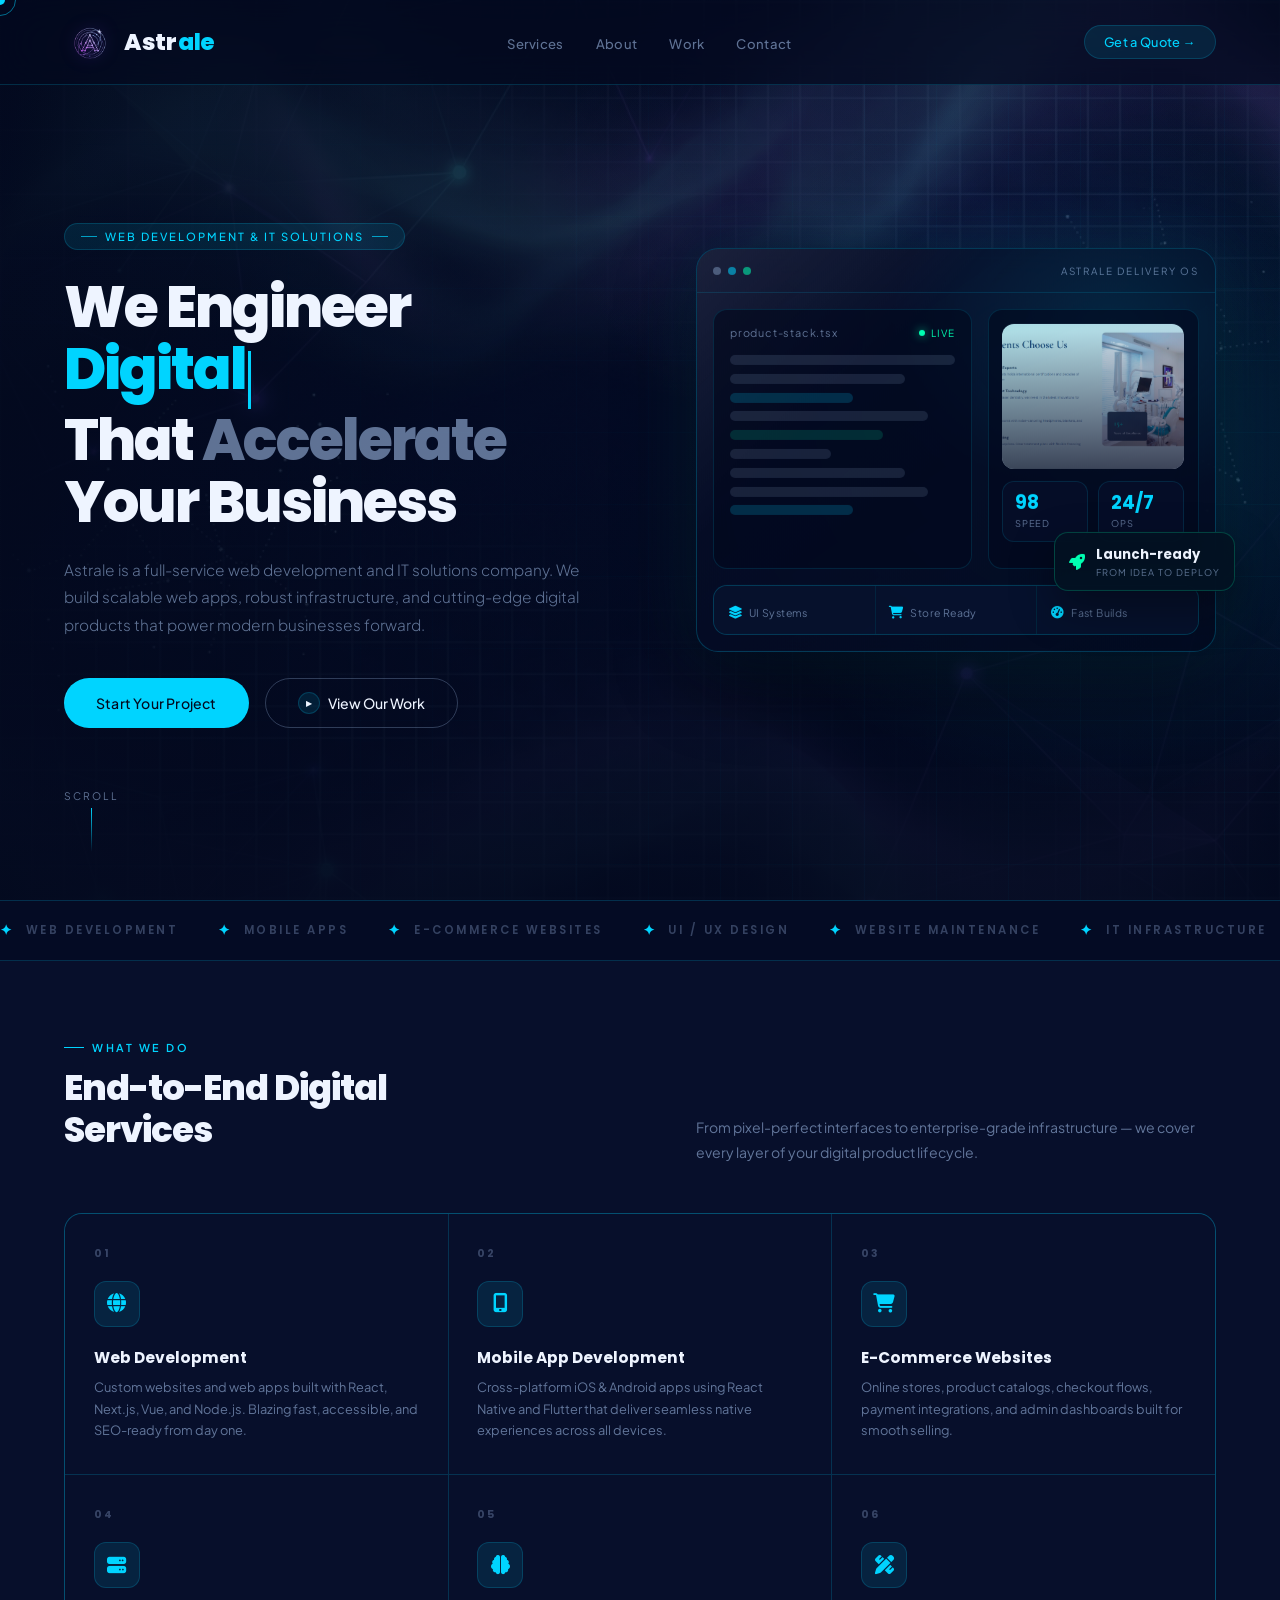
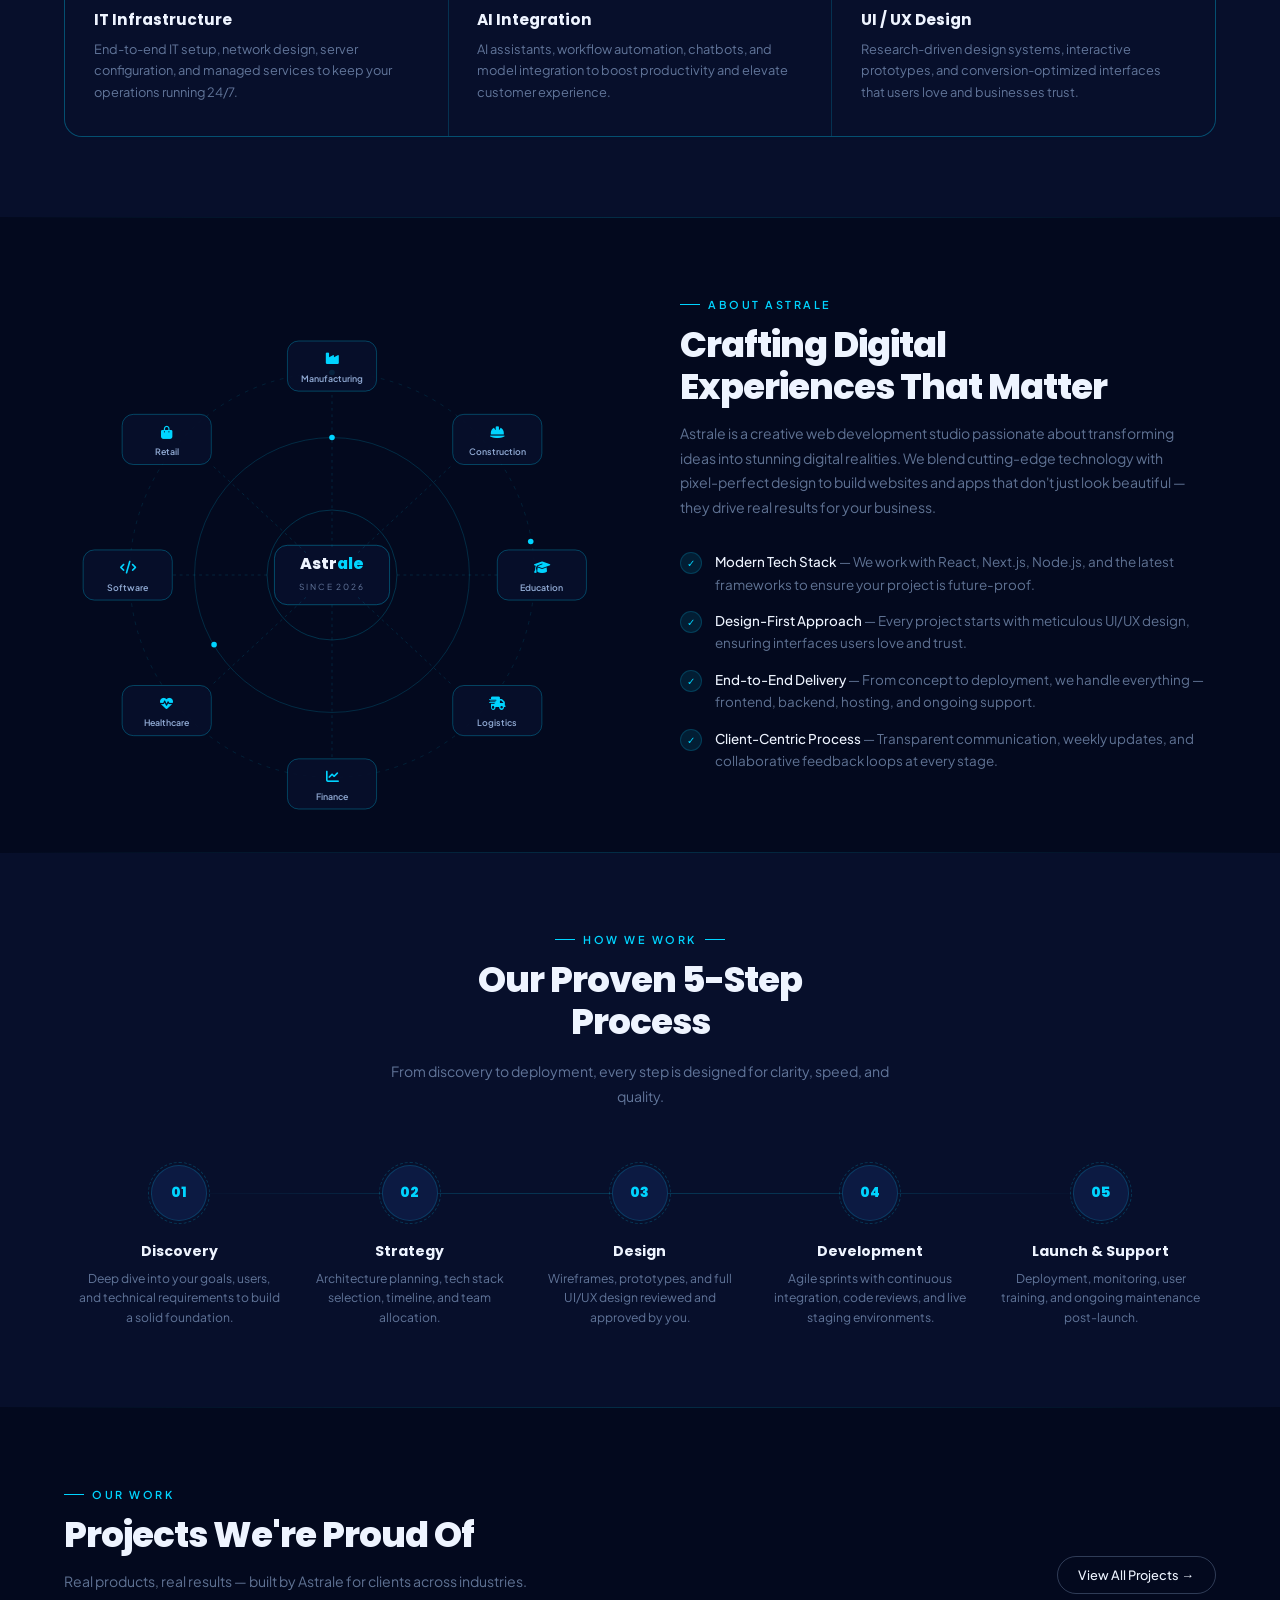
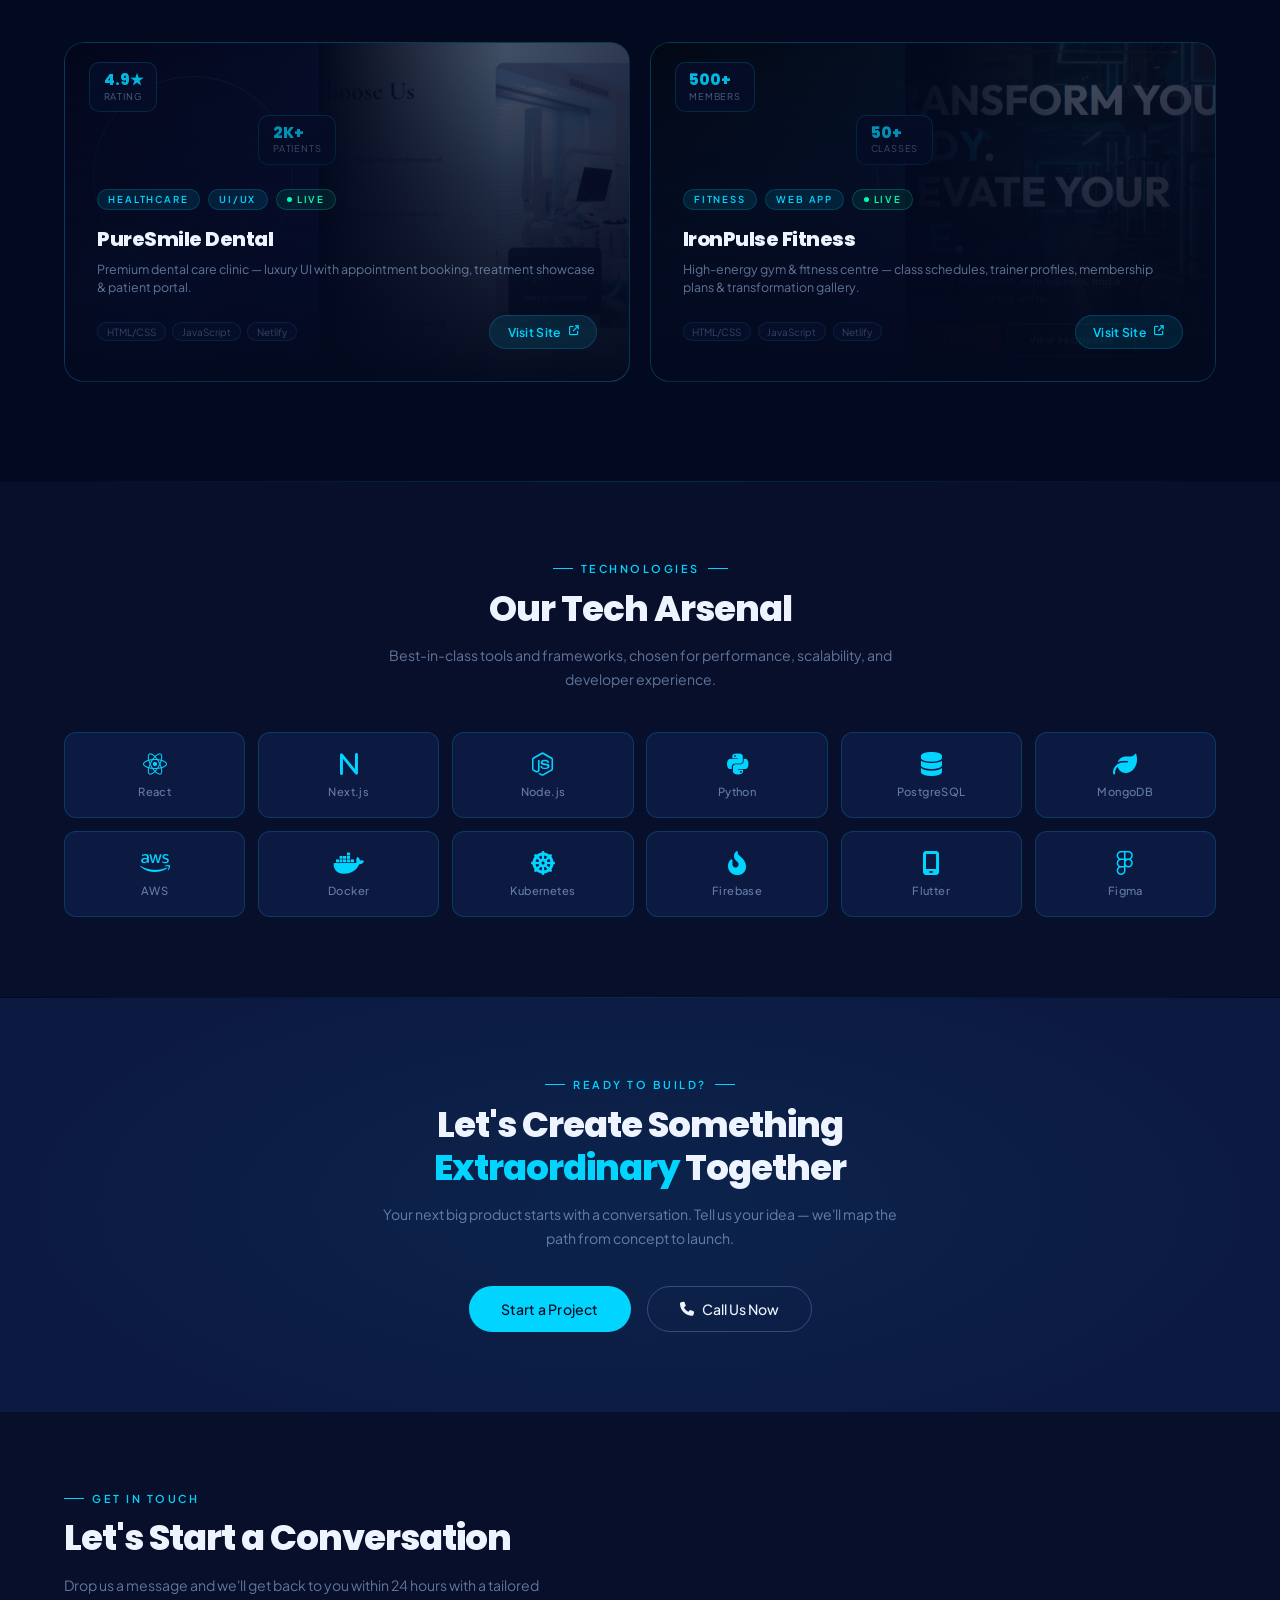
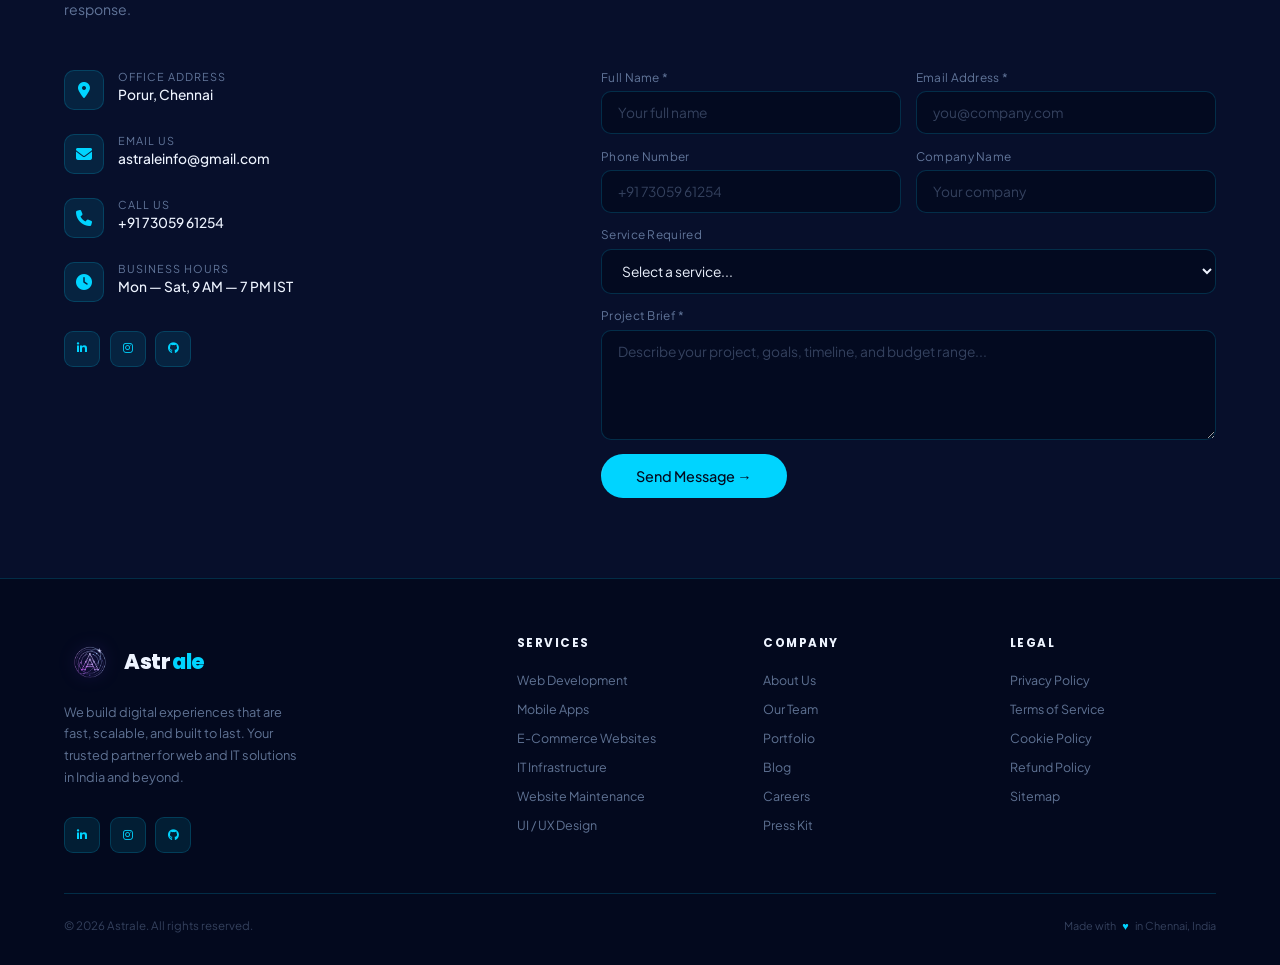
==== index.html @ c0a1b7e4 "file name change" ====
<!DOCTYPE html>
<html lang="en">
<head>
<meta charset="UTF-8">
<meta name="viewport" content="width=device-width, initial-scale=1.0">
<title>Astrale – Web Development & IT Solutions Company</title>
<meta name="description" content="Astrale is a premier web development and IT solutions company in Chennai, India. We build fast, scalable, and secure React, Next.js, and custom software solutions.">
<meta name="keywords" content="web development company, IT solutions, custom software engineering, React development, Next.js developer, Chennai software agency, mobile app developers, UI UX design services, Astrale">
<meta name="author" content="Astrale">
<meta name="robots" content="index, follow">
<link rel="canonical" href="https://astrale.in/">

<!-- Open Graph / Facebook -->
<meta property="og:type" content="website">
<meta property="og:url" content="https://astrale.in/">
<meta property="og:title" content="Astrale – Web Development & IT Solutions">
<meta property="og:description" content="We engineer premium digital solutions that accelerate your business. Specialists in web development, mobile apps, and IT infrastructure.">
<meta property="og:image" content="https://astrale.in/asset/images/logo.png">

<!-- Twitter -->
<meta property="twitter:card" content="summary_large_image">
<meta property="twitter:url" content="https://astrale.in/">
<meta property="twitter:title" content="Astrale – Web Development & IT Solutions">
<meta property="twitter:description" content="We engineer premium digital solutions that accelerate your business. Specialists in web development, mobile apps, and IT infrastructure.">
<meta property="twitter:image" content="https://astrale.in/asset/images/logo.png">

<!-- Favicon -->
<link rel="icon" type="image/png" href="asset/images/logo.png">

<link href="asset/css/google-fonts.css" rel="stylesheet">
<link rel="stylesheet" href="asset/css/fontawesome.min.css"/>
<style>
*,*::before,*::after{margin:0;padding:0;box-sizing:border-box;}

:root{
  --navy:#03091E;
  --navy-2:#070F2B;
  --navy-3:#0C1A42;
  --navy-4:#112057;
  --cyan:#00D4FF;
  --cyan-2:#00B8E6;
  --cyan-dim:rgba(0,212,255,0.10);
  --cyan-border:rgba(0,212,255,0.18);
  --white:#EEF4FF;
  --muted:rgba(180,210,255,0.52);
  --muted2:rgba(180,210,255,0.28);
  --green:#00FFB2;
  --violet:#7C3AED;
  --violet-dim:rgba(124,58,237,0.15);
  --font-head:'Poppins',sans-serif;
  --font-body:'Plus Jakarta Sans',sans-serif;
}

html{scroll-behavior:smooth;overflow-x:hidden;}
body{font-family:var(--font-body);background:var(--navy);color:var(--white);overflow-x:hidden;}

@media(pointer:fine){
  body{cursor:none;}
  #cursor{position:fixed;width:10px;height:10px;background:var(--cyan);border-radius:50%;pointer-events:none;z-index:9999;transform:translate(-50%,-50%);transition:width .2s,height .2s;mix-blend-mode:screen;}
  #cursor-ring{position:fixed;width:32px;height:32px;border:1.5px solid rgba(0,212,255,0.5);border-radius:50%;pointer-events:none;z-index:9998;transform:translate(-50%,-50%);transition:width .2s,height .2s;}
  body:has(a:hover) #cursor,body:has(button:hover) #cursor{width:18px;height:18px;}
  body:has(a:hover) #cursor-ring,body:has(button:hover) #cursor-ring{width:50px;height:50px;}
}
@media(pointer:coarse){#cursor,#cursor-ring{display:none;}}

::-webkit-scrollbar{width:3px;}
::-webkit-scrollbar-track{background:var(--navy);}
::-webkit-scrollbar-thumb{background:var(--cyan-border);border-radius:4px;}
  /* === NAV === */

        
nav{
  position:fixed;top:0;left:0;right:0;z-index:500;
  display:flex;align-items:center;justify-content:space-between;
  padding:1rem 4rem;
  background:rgba(3,9,30,0.7);
  backdrop-filter:blur(20px);
  border-bottom:1px solid var(--cyan-border);
  transition:padding .3s,background .3s;
}
nav.scrolled{padding:.7rem 4rem;background:rgba(3,9,30,0.97);}

.logo{font-family:var(--font-head);font-size:1.45rem;font-weight:800;letter-spacing:-0.5px;color:var(--white);text-decoration:none;display:flex;align-items:center;gap:.5rem;}
.logo-img{width:52px;height:52px;object-fit:contain;filter:drop-shadow(0 0 8px rgba(124,58,237,0.6));transition:filter .3s;}
.logo:hover .logo-img{filter:drop-shadow(0 0 14px rgba(124,58,237,0.9));}
.logo-text{display:flex;align-items:center;gap:.15rem;}
.logo-dot{width:7px;height:7px;background:var(--cyan);border-radius:50%;display:inline-block;animation:logoPulse 2.5s ease-in-out infinite;}
@keyframes logoPulse{0%,100%{transform:scale(1);opacity:1;}50%{transform:scale(1.6);opacity:.5;}}

.nav-links{display:flex;gap:2rem;list-style:none;}
.nav-links a{font-size:.82rem;font-weight:500;color:var(--muted);text-decoration:none;letter-spacing:.3px;position:relative;transition:color .25s;}
.nav-links a::after{content:'';position:absolute;bottom:-4px;left:0;right:0;height:1px;background:var(--cyan);transform:scaleX(0);transform-origin:left;transition:transform .3s ease;}
.nav-links a:hover{color:var(--white);}
.nav-links a:hover::after{transform:scaleX(1);}

.nav-cta{font-family:var(--font-body);font-size:.8rem;font-weight:500;padding:.5rem 1.2rem;background:var(--cyan-dim);color:var(--cyan);border:1px solid var(--cyan-border);border-radius:40px;cursor:pointer;transition:background .25s,border-color .25s,transform .15s;letter-spacing:.3px;}
.nav-cta:hover{background:rgba(0,212,255,.2);border-color:var(--cyan);transform:translateY(-1px);}

.ham{display:none;flex-direction:column;gap:5px;cursor:pointer;padding:4px;background:none;border:none;}
.ham span{display:block;width:22px;height:2px;background:var(--white);border-radius:2px;transition:transform .3s,opacity .3s;}
.ham.open span:nth-child(1){transform:translateY(7px) rotate(45deg);}
.ham.open span:nth-child(2){opacity:0;}
.ham.open span:nth-child(3){transform:translateY(-7px) rotate(-45deg);}

.mobile-nav{
  display:none;position:fixed;top:0;left:0;right:0;bottom:0;z-index:490;
  background:rgba(3,9,30,0.98);backdrop-filter:blur(20px);
  flex-direction:column;align-items:center;justify-content:center;gap:2rem;
  opacity:0;pointer-events:none;transition:opacity .3s;
}
.mobile-nav.open{opacity:1;pointer-events:all;}
.mobile-nav a{font-family:var(--font-head);font-size:1.6rem;font-weight:700;color:var(--muted);text-decoration:none;transition:color .2s;}
.mobile-nav a:hover{color:var(--cyan);}
.mobile-nav .nav-cta{font-size:.9rem;padding:.7rem 2rem;margin-top:.5rem;}
  /* === HERO === */

        
#hero{min-height:100vh;display:flex;flex-direction:column;justify-content:center;padding:8rem 4rem 5rem;position:relative;overflow:hidden;background:linear-gradient(115deg,#03091e 0%,#06133a 52%,#03091e 100%);}
#hero::before{content:'';position:absolute;inset:0;z-index:0;background:linear-gradient(90deg,rgba(3,9,30,.95) 0%,rgba(3,9,30,.72) 43%,rgba(3,9,30,.62) 100%),url('asset/images/section-bg.png') right center/cover no-repeat;opacity:.88;}
#hero::after{content:'';position:absolute;inset:0;z-index:0;background:linear-gradient(180deg,rgba(3,9,30,.25) 0%,rgba(3,9,30,0) 48%,rgba(3,9,30,.82) 100%);pointer-events:none;}
.hero-img-right{position:absolute;right:2rem;bottom:6rem;width:420px;height:auto;z-index:2;border-radius:24px;box-shadow:0 0 60px rgba(0,212,255,.15);opacity:0;animation:fadeUp .8s 1.1s ease forwards;pointer-events:none;}
.hero-img-right img{width:100%;height:auto;border-radius:24px;border:1px solid var(--cyan-border);}

.hero-canvas{position:absolute;inset:0;z-index:1;background:radial-gradient(ellipse 60% 70% at 88% 48%,rgba(0,212,255,.12) 0%,transparent 58%),radial-gradient(ellipse 50% 55% at 74% 20%,rgba(124,58,237,.08) 0%,transparent 62%);}
.hero-grid-bg{position:absolute;inset:0;z-index:1;background-image:linear-gradient(rgba(0,212,255,.035) 1px,transparent 1px),linear-gradient(90deg,rgba(0,212,255,.035) 1px,transparent 1px);background-size:72px 72px;mask-image:linear-gradient(90deg,transparent 0%,rgba(0,0,0,.45) 48%,rgba(0,0,0,.95) 100%);animation:gridDrift 20s ease-in-out infinite alternate;}
@keyframes gridDrift{0%{background-position:0 0;}100%{background-position:30px 30px;}}

.orb{display:none;}
.orb-1{width:360px;height:360px;background:rgba(0,212,255,.04);top:10%;right:5%;animation-duration:12s;}
.orb-2{width:260px;height:260px;background:rgba(0,80,200,.05);bottom:15%;left:5%;animation-duration:9s;animation-delay:-3s;}
.orb-3{width:200px;height:200px;background:rgba(124,58,237,.04);top:30%;right:20%;animation-duration:14s;animation-delay:-5s;}
@keyframes orbFloat{0%{transform:translateY(0) scale(1);}100%{transform:translateY(-36px) scale(1.07);}}

.particles{position:absolute;inset:0;z-index:1;overflow:hidden;}
.particle{position:absolute;width:2px;height:2px;background:var(--cyan);border-radius:50%;animation:particleFly linear infinite;opacity:0;}
@keyframes particleFly{0%{transform:translateY(0);opacity:0;}10%{opacity:.5;}90%{opacity:.2;}100%{transform:translateY(-100vh);opacity:0;}}

.hero-content{position:relative;z-index:2;width:100%;max-width:620px;}

.hero-eyebrow{display:inline-flex;align-items:center;gap:.5rem;font-size:.7rem;font-weight:500;letter-spacing:2px;text-transform:uppercase;color:var(--cyan);background:var(--cyan-dim);border:1px solid var(--cyan-border);padding:.35rem 1rem;border-radius:40px;margin-bottom:1.6rem;}
.eyebrow-line{width:16px;height:1px;background:var(--cyan);opacity:.7;}

h1.hero-title{font-family:var(--font-head);font-size:clamp(2rem,4.5vw,4.2rem);font-weight:800;line-height:1.08;letter-spacing:-2px;color:var(--white);margin-bottom:1.4rem;}
h1.hero-title .line-cyan{color:var(--cyan);position:relative;display:inline-block;}
h1.hero-title .line-cyan::after{content:'';position:absolute;left:0;bottom:-3px;width:100%;height:2px;background:var(--cyan);transform:scaleX(0);transform-origin:left;}
h1.hero-title .line-cyan.typed::after{animation:underlineReveal .6s ease forwards;}
@keyframes underlineReveal{to{transform:scaleX(1);}}
.typing-cursor{display:inline-block;width:3px;height:1em;background:var(--cyan);margin-left:2px;vertical-align:text-bottom;animation:cursorBlink .6s step-end infinite;}
.typing-cursor.hide{display:none;}
@keyframes cursorBlink{0%,100%{opacity:1;}50%{opacity:0;}}

.hero-sub{font-size:.96rem;font-weight:300;color:var(--muted);line-height:1.8;max-width:520px;margin-bottom:2.5rem;}
.hero-actions{display:flex;gap:1rem;flex-wrap:wrap;}

.btn-primary{font-family:var(--font-body);font-size:.88rem;font-weight:500;padding:.8rem 2rem;background:var(--cyan);color:var(--navy);border:none;border-radius:50px;cursor:pointer;transition:transform .2s,box-shadow .2s;position:relative;overflow:hidden;letter-spacing:.2px;}
.btn-primary::before{content:'';position:absolute;inset:0;background:rgba(255,255,255,.15);transform:translateX(-100%) skewX(-15deg);transition:transform .4s ease;}
.btn-primary:hover::before{transform:translateX(120%) skewX(-15deg);}
.btn-primary:hover{transform:translateY(-2px);box-shadow:0 10px 28px rgba(0,212,255,.25);}

.btn-outline{font-family:var(--font-body);font-size:.88rem;font-weight:500;padding:.8rem 2rem;background:transparent;color:var(--white);border:1px solid rgba(180,210,255,.25);border-radius:50px;cursor:pointer;transition:border-color .25s,color .25s,transform .2s;display:flex;align-items:center;gap:.5rem;}
.btn-outline:hover{border-color:var(--cyan);color:var(--cyan);transform:translateY(-2px);}
.play-icon{width:22px;height:22px;background:var(--cyan-dim);border:1px solid var(--cyan-border);border-radius:50%;display:flex;align-items:center;justify-content:center;font-size:.5rem;}

.hero-stats{position:absolute;bottom:3rem;right:4rem;display:flex;gap:1px;opacity:0;animation:fadeUp .7s 1.1s ease forwards;}
.hstat{background:rgba(7,15,43,.85);border:1px solid var(--cyan-border);padding:1rem 1.5rem;text-align:center;backdrop-filter:blur(10px);}
.hstat:first-child{border-radius:12px 0 0 12px;}
.hstat:last-child{border-radius:0 12px 12px 0;}
.hstat-num{font-family:var(--font-head);font-size:1.6rem;font-weight:800;color:var(--cyan);line-height:1;display:block;}
.hstat-lbl{font-size:.65rem;color:var(--muted);text-transform:uppercase;letter-spacing:1px;margin-top:3px;display:block;}
  /* Hero delivery console */

        
.hero-visual{position:absolute;right:4rem;top:50%;width:min(41vw,520px);z-index:2;transform:translateY(-50%);}
.hero-visual-shell{position:relative;border:1px solid rgba(0,212,255,.24);border-radius:22px;background:linear-gradient(145deg,rgba(7,15,43,.92),rgba(3,9,30,.78));box-shadow:0 28px 80px rgba(0,0,0,.45),0 0 70px rgba(0,212,255,.11);backdrop-filter:blur(18px);overflow:hidden;}
.hero-visual-shell::before{content:'';position:absolute;inset:0;background:linear-gradient(135deg,rgba(255,255,255,.08),transparent 32%),radial-gradient(ellipse at 80% 20%,rgba(0,212,255,.12),transparent 38%);pointer-events:none;}
.hero-visual-top{height:44px;display:flex;align-items:center;justify-content:space-between;padding:0 1rem;border-bottom:1px solid rgba(0,212,255,.14);position:relative;z-index:1;}
.hero-window-dots{display:flex;gap:.45rem;}
.hero-window-dots span{width:8px;height:8px;border-radius:50%;background:rgba(180,210,255,.34);}
.hero-window-dots span:nth-child(2){background:rgba(0,212,255,.55);}
.hero-window-dots span:nth-child(3){background:rgba(0,255,178,.55);}
.hero-visual-label{font-size:.62rem;text-transform:uppercase;letter-spacing:1.8px;color:var(--muted);}
.hero-visual-body{display:grid;grid-template-columns:1.1fr .9fr;gap:1rem;padding:1rem;position:relative;z-index:1;}
.hero-code-panel,.hero-preview-panel,.hero-status-strip{border:1px solid rgba(0,212,255,.14);background:rgba(3,9,30,.62);border-radius:14px;}
.hero-code-panel{padding:1rem;min-height:260px;}
.hero-code-title{display:flex;align-items:center;justify-content:space-between;margin-bottom:1rem;font-size:.68rem;color:var(--muted);letter-spacing:.8px;}
.hero-live-dot{display:inline-flex;align-items:center;gap:.35rem;color:var(--green);font-size:.62rem;text-transform:uppercase;letter-spacing:1px;}
.hero-live-dot::before{content:'';width:6px;height:6px;border-radius:50%;background:var(--green);box-shadow:0 0 10px rgba(0,255,178,.8);}
.hero-code-lines{display:grid;gap:.55rem;}
.hero-code-line{height:10px;border-radius:10px;background:rgba(180,210,255,.12);position:relative;overflow:hidden;}
.hero-code-line::after{content:'';position:absolute;inset:0;background:linear-gradient(90deg,transparent,rgba(0,212,255,.36),transparent);transform:translateX(-100%);animation:codeSweep 3.2s ease-in-out infinite;}
.hero-code-line:nth-child(2),.hero-code-line:nth-child(7){width:78%;}
.hero-code-line:nth-child(3),.hero-code-line:nth-child(9){width:55%;background:rgba(0,212,255,.18);}
.hero-code-line:nth-child(4),.hero-code-line:nth-child(8){width:88%;}
.hero-code-line:nth-child(5){width:68%;background:rgba(0,255,178,.14);}
.hero-code-line:nth-child(6){width:45%;}
@keyframes codeSweep{0%,40%{transform:translateX(-100%);}70%,100%{transform:translateX(100%);}}
@keyframes fadeVisual{from{opacity:0;transform:translateY(calc(-50% + 22px));}to{opacity:1;transform:translateY(-50%);}}
.hero-preview-panel{padding:.85rem;display:flex;flex-direction:column;gap:.8rem;}
.hero-preview-screen{min-height:145px;border-radius:12px;background:linear-gradient(160deg,rgba(0,212,255,.16),rgba(124,58,237,.12)),url('asset/images/pursmile.png') center/cover no-repeat;position:relative;overflow:hidden;}
.hero-preview-screen::after{content:'';position:absolute;inset:0;background:linear-gradient(180deg,rgba(3,9,30,.05),rgba(3,9,30,.72));}
.hero-metric-grid{display:grid;grid-template-columns:1fr 1fr;gap:.65rem;}
.hero-metric{padding:.75rem;border:1px solid rgba(0,212,255,.13);border-radius:12px;background:rgba(7,15,43,.74);}
.hero-metric strong{display:block;font-family:var(--font-head);font-size:1.15rem;color:var(--cyan);line-height:1;}
.hero-metric span{display:block;margin-top:.25rem;font-size:.58rem;color:var(--muted);text-transform:uppercase;letter-spacing:.8px;}
.hero-status-strip{grid-column:1/-1;display:grid;grid-template-columns:repeat(3,1fr);gap:1px;overflow:hidden;background:rgba(0,212,255,.12);}
.hero-status-item{padding:.85rem;background:rgba(7,15,43,.86);}
.hero-status-item i{color:var(--cyan);font-size:.8rem;margin-right:.45rem;}
.hero-status-item span{font-size:.66rem;color:var(--muted);letter-spacing:.4px;}
.hero-float-chip{position:absolute;right:-1.2rem;bottom:3.8rem;z-index:3;display:flex;align-items:center;gap:.65rem;padding:.75rem .9rem;border:1px solid rgba(0,255,178,.22);border-radius:14px;background:rgba(3,18,34,.92);box-shadow:0 18px 44px rgba(0,0,0,.35);backdrop-filter:blur(12px);}
.hero-float-chip i{color:var(--green);}
.hero-float-chip strong{display:block;font-family:var(--font-head);font-size:.82rem;color:var(--white);}
.hero-float-chip span{display:block;font-size:.58rem;color:var(--muted);text-transform:uppercase;letter-spacing:1px;margin-top:.1rem;}
  /* Portfolio screenshot cards */

        
.phc-screenshot{position:absolute;top:0;right:0;width:55%;height:100%;overflow:hidden;}
.phc-screenshot img{width:100%;height:100%;object-fit:cover;opacity:.4;transition:opacity .4s;}
.port-hero-card:hover .phc-screenshot img{opacity:.6;}
.phc-screenshot::after{content:'';position:absolute;inset:0;background:linear-gradient(90deg,rgba(3,9,30,1) 0%,rgba(3,9,30,.3) 60%,rgba(3,9,30,.5) 100%);}

.scroll-hint{position:absolute;bottom:3rem;left:4rem;z-index:2;display:flex;flex-direction:column;align-items:center;gap:.4rem;opacity:0;animation:fadeUp .6s 1.3s ease forwards;}
.scroll-text{font-size:.65rem;color:var(--muted);letter-spacing:2px;text-transform:uppercase;}
.scroll-line{width:1px;height:44px;background:linear-gradient(to bottom,var(--cyan),transparent);animation:scrollPulse 2s ease-in-out infinite;}
@keyframes scrollPulse{0%,100%{opacity:.4;}50%{opacity:1;}}
  /* Marquee */

        
.marquee-wrap{position:relative;overflow:hidden;padding:1.2rem 0;border-top:1px solid var(--cyan-border);border-bottom:1px solid var(--cyan-border);background:rgba(7,15,43,.5);}
.marquee-track{display:flex;gap:2.5rem;animation:marqueeScroll 25s linear infinite;width:max-content;}
.marquee-item{font-family:var(--font-head);font-size:.72rem;font-weight:600;letter-spacing:2.5px;text-transform:uppercase;color:var(--muted2);display:flex;align-items:center;gap:.7rem;white-space:nowrap;}
.marquee-item span{color:var(--cyan);font-size:.9rem;}
@keyframes marqueeScroll{0%{transform:translateX(0);}100%{transform:translateX(-50%);}}
  /* === SECTION BASE === */

        
section:not(#hero){padding:5rem 4rem;}

.stag{font-size:.68rem;font-weight:600;letter-spacing:2.5px;text-transform:uppercase;color:var(--cyan);margin-bottom:.8rem;display:flex;align-items:center;gap:.5rem;}
.stag-line{width:20px;height:1px;background:var(--cyan);}
.sh{font-family:var(--font-head);font-size:clamp(1.6rem,2.8vw,2.4rem);font-weight:800;letter-spacing:-1px;line-height:1.18;color:var(--white);margin-bottom:.8rem;}
.sp{font-size:.88rem;color:var(--muted);line-height:1.75;max-width:520px;}

.reveal{opacity:0;transform:translateY(36px);transition:opacity .7s ease,transform .7s ease;}
.reveal.visible{opacity:1;transform:translateY(0);}
.reveal-left{opacity:0;transform:translateX(-44px);transition:opacity .8s ease,transform .8s ease;}
.reveal-left.visible{opacity:1;transform:translateX(0);}
.reveal-right{opacity:0;transform:translateX(44px);transition:opacity .8s ease,transform .8s ease;}
.reveal-right.visible{opacity:1;transform:translateX(0);}
  /* === SERVICES === */

        
#services{background:var(--navy-2);}
.services-header{display:flex;justify-content:space-between;align-items:flex-end;margin-bottom:3rem;flex-wrap:wrap;gap:1.2rem;}

.services-grid{display:grid;grid-template-columns:repeat(3,1fr);gap:1px;background:var(--cyan-border);border:1px solid var(--cyan-border);border-radius:18px;overflow:hidden;}
.svc-card{background:var(--navy-2);padding:2rem 1.8rem;position:relative;overflow:hidden;transition:background .3s;cursor:default;}
.svc-card::after{content:'';position:absolute;inset:0;background:linear-gradient(135deg,rgba(0,212,255,.05) 0%,transparent 60%);opacity:0;transition:opacity .3s;}
.svc-card:hover{background:var(--navy-3);}
.svc-card:hover::after{opacity:1;}
.svc-num{font-family:var(--font-head);font-size:.66rem;font-weight:700;color:var(--muted2);letter-spacing:2px;margin-bottom:1.2rem;}
.svc-icon-wrap{width:46px;height:46px;margin-bottom:1.2rem;background:var(--cyan-dim);border:1px solid var(--cyan-border);border-radius:12px;display:flex;align-items:center;justify-content:center;font-size:1.2rem;position:relative;z-index:1;transition:transform .3s,box-shadow .3s;color:var(--cyan);}
.svc-card:hover .svc-icon-wrap{transform:scale(1.1) rotate(-5deg);box-shadow:0 8px 22px rgba(0,212,255,.15);}
.svc-name{font-family:var(--font-head);font-size:.96rem;font-weight:700;color:var(--white);margin-bottom:.5rem;position:relative;z-index:1;}
.svc-desc{font-size:.8rem;color:var(--muted);line-height:1.7;position:relative;z-index:1;}
.svc-arrow{position:absolute;bottom:1.5rem;right:1.5rem;width:28px;height:28px;background:var(--cyan-dim);border:1px solid var(--cyan-border);border-radius:50%;display:flex;align-items:center;justify-content:center;font-size:.7rem;color:var(--cyan);opacity:0;transform:translate(6px,-6px);transition:opacity .3s,transform .3s;}
.svc-card:hover .svc-arrow{opacity:1;transform:translate(0,0);}
  /* === ABOUT === */

        
#about{display:grid;grid-template-columns:1fr 1fr;gap:5rem;align-items:center;}

.about-visual-wrap{position:relative;height:440px;}
.about-bg-circle{position:absolute;width:300px;height:300px;border:1px solid var(--cyan-border);border-radius:50%;top:50%;left:50%;transform:translate(-50%,-50%);animation:rotateSlow 20s linear infinite;}
.about-bg-circle::before{content:'';position:absolute;top:-4px;left:50%;width:7px;height:7px;background:var(--cyan);border-radius:50%;transform:translateX(-50%);box-shadow:0 0 10px rgba(0,212,255,.6);}
.about-bg-circle::after{content:'';position:absolute;bottom:-4px;left:50%;width:7px;height:7px;background:var(--cyan);border-radius:50%;transform:translateX(-50%);box-shadow:0 0 10px rgba(0,212,255,.6);}
.about-bg-circle-2{position:absolute;width:420px;height:420px;border:1px dashed rgba(0,212,255,.08);border-radius:50%;top:50%;left:50%;transform:translate(-50%,-50%);animation:rotateSlow 30s linear infinite reverse;}
@keyframes rotateSlow{0%{transform:translate(-50%,-50%) rotate(0deg);}100%{transform:translate(-50%,-50%) rotate(360deg);}}

.about-center-card{position:absolute;top:50%;left:50%;transform:translate(-50%,-50%);width:200px;text-align:center;background:var(--navy-3);border:1px solid var(--cyan-border);border-radius:18px;padding:1.8rem 1.3rem;backdrop-filter:blur(10px);box-shadow:0 0 50px rgba(0,212,255,.07);}
.about-center-logo{font-family:var(--font-head);font-size:1.4rem;font-weight:800;color:var(--white);margin-bottom:.3rem;}
.about-center-logo span{color:var(--cyan);}
.about-center-sub{font-size:.68rem;color:var(--muted);letter-spacing:1.5px;text-transform:uppercase;}

.about-float{position:absolute;background:var(--navy-3);border:1px solid var(--cyan-border);border-radius:12px;padding:.9rem 1.1rem;animation:cardFloat ease-in-out infinite alternate;}
@keyframes cardFloat{0%{transform:translateY(0);}100%{transform:translateY(-9px);}}
.af1{top:2rem;left:0;animation-duration:4s;}
.af2{bottom:2rem;right:0;animation-duration:5s;animation-delay:-2s;}
.af3{top:50%;right:-1rem;transform:translateY(-50%);animation-duration:6s;animation-delay:-1s;}
.af-num{font-family:var(--font-head);font-size:1.3rem;font-weight:800;color:var(--cyan);line-height:1;}
.af-lbl{font-size:.65rem;color:var(--muted);text-transform:uppercase;letter-spacing:.8px;margin-top:2px;}

.about-checks{margin-top:2rem;display:flex;flex-direction:column;gap:.9rem;}
.acheck{display:flex;align-items:flex-start;gap:.8rem;}
.acheck-icon{min-width:22px;height:22px;background:var(--cyan-dim);border:1px solid var(--cyan-border);border-radius:50%;display:flex;align-items:center;justify-content:center;font-size:.6rem;color:var(--cyan);margin-top:1px;}
.acheck p{font-size:.84rem;color:var(--muted);line-height:1.65;}
.acheck strong{color:var(--white);font-weight:500;}
  /* === PROCESS === */

        
#process{background:var(--navy-2);}
.process-steps{display:grid;grid-template-columns:repeat(5,1fr);gap:0;margin-top:3.5rem;position:relative;}
.process-steps::before{content:'';position:absolute;top:28px;left:10%;right:10%;height:1px;background:linear-gradient(90deg,transparent,var(--cyan-border),var(--cyan-border),transparent);z-index:0;}
.pstep{display:flex;flex-direction:column;align-items:center;text-align:center;padding:0 .8rem;position:relative;z-index:1;}
.pstep-num{width:56px;height:56px;border-radius:50%;background:var(--navy-3);border:1px solid var(--cyan-border);display:flex;align-items:center;justify-content:center;font-family:var(--font-head);font-size:.88rem;font-weight:800;color:var(--cyan);margin-bottom:1.3rem;transition:background .3s,box-shadow .3s;position:relative;}
.pstep-num::after{content:'';position:absolute;inset:-4px;border-radius:50%;border:1px dashed rgba(0,212,255,.2);animation:rotateSlow 8s linear infinite;}
.pstep:hover .pstep-num{background:rgba(0,212,255,.1);box-shadow:0 0 20px rgba(0,212,255,.2);}
.pstep-title{font-family:var(--font-head);font-size:.88rem;font-weight:700;color:var(--white);margin-bottom:.4rem;}
.pstep-desc{font-size:.76rem;color:var(--muted);line-height:1.6;}
  /* === PORTFOLIO === */

        
#portfolio{background:var(--navy);}

.portfolio-header{display:flex;justify-content:space-between;align-items:flex-end;margin-bottom:3rem;flex-wrap:wrap;gap:1.2rem;}
  /* Featured Projects — Big Hero Cards */

        
.portfolio-hero{display:grid;grid-template-columns:1fr 1fr;gap:1.2rem;margin-bottom:1.2rem;}

.port-hero-card{
  position:relative;border-radius:20px;overflow:hidden;
  border:1px solid var(--cyan-border);cursor:pointer;
  transition:transform .4s cubic-bezier(.23,1,.32,1),box-shadow .4s,border-color .4s;
  min-height:340px;display:flex;flex-direction:column;text-decoration:none;
}
.port-hero-card:hover{transform:translateY(-8px);box-shadow:0 30px 60px rgba(0,0,0,.5),0 0 0 1px rgba(0,212,255,.3);border-color:rgba(0,212,255,.4);}
  /* Each card has a unique gradient bg */

        
.phc-dental{background:linear-gradient(145deg,#03071a 0%,#080d2a 30%,#0c1440 60%,#091830 100%);}
.phc-gym{background:linear-gradient(145deg,#030814 0%,#061225 30%,#0a1535 60%,#061028 100%);}

.phc-bg-art{
  position:absolute;inset:0;overflow:hidden;
}
  /* Dental card background art */

        
.phc-dental .phc-bg-art::before{
  content:'';position:absolute;
  top:-20%;right:-10%;
  width:340px;height:340px;
  background:radial-gradient(ellipse,rgba(0,212,255,.12) 0%,transparent 65%);
  border-radius:50%;
}
.phc-dental .phc-bg-art::after{
  content:'';position:absolute;
  bottom:-30px;left:-30px;
  width:200px;height:200px;
  background:radial-gradient(ellipse,rgba(0,180,255,.07) 0%,transparent 70%);
  border-radius:50%;
}
  /* Gym card background art */

        
.phc-gym .phc-bg-art::before{
  content:'';position:absolute;
  top:-10%;left:40%;
  width:300px;height:300px;
  background:radial-gradient(ellipse,rgba(0,212,255,.1) 0%,transparent 65%);
  border-radius:50%;
}
  /* Abstract decorative elements */

        
.phc-decor{position:absolute;inset:0;overflow:hidden;}
.phc-circle{position:absolute;border-radius:50%;border:1px solid rgba(0,212,255,.08);}
.phc-grid{
  position:absolute;inset:0;
  background-image:linear-gradient(rgba(0,212,255,.04) 1px,transparent 1px),linear-gradient(90deg,rgba(0,212,255,.04) 1px,transparent 1px);
  background-size:30px 30px;
  opacity:0;transition:opacity .4s;
}
.port-hero-card:hover .phc-grid{opacity:1;}

.phc-icon-area{
  position:absolute;top:0;right:0;width:55%;height:100%;
  display:flex;align-items:center;justify-content:center;
  overflow:hidden;
}
.phc-icon-ring{
  position:absolute;width:180px;height:180px;
  border:1px solid rgba(0,212,255,.12);border-radius:50%;
  animation:rotateSlow 20s linear infinite;
}
.phc-icon-ring-2{
  position:absolute;width:240px;height:240px;
  border:1px dashed rgba(0,212,255,.06);border-radius:50%;
  animation:rotateSlow 30s linear infinite reverse;
}
.phc-main-icon{
  position:relative;z-index:2;
  width:90px;height:90px;
  background:rgba(7,15,43,.9);
  border:1px solid rgba(0,212,255,.2);
  border-radius:24px;
  display:flex;align-items:center;justify-content:center;
  font-size:2.4rem;color:var(--cyan);
  box-shadow:0 0 40px rgba(0,212,255,.1),inset 0 1px 0 rgba(255,255,255,.05);
  transition:transform .4s,box-shadow .4s;
}
.port-hero-card:hover .phc-main-icon{
  transform:scale(1.08) rotate(-4deg);
  box-shadow:0 0 60px rgba(0,212,255,.2),inset 0 1px 0 rgba(255,255,255,.05);
}
  /* Floating mini stats inside hero cards */

        
.phc-stat{
  position:absolute;
  background:rgba(7,15,43,.9);
  border:1px solid rgba(0,212,255,.18);
  border-radius:10px;padding:.6rem .85rem;
  backdrop-filter:blur(10px);
  animation:cardFloat ease-in-out infinite alternate;
}
.phc-stat-num{font-family:var(--font-head);font-size:.95rem;font-weight:800;color:var(--cyan);line-height:1;}
.phc-stat-lbl{font-size:.58rem;color:var(--muted);text-transform:uppercase;letter-spacing:.8px;margin-top:2px;}

.phc-content{
  position:relative;z-index:3;
  padding:2rem;
  display:flex;flex-direction:column;justify-content:flex-end;
  flex:1;
  background:linear-gradient(to top,rgba(3,9,30,.97) 0%,rgba(3,9,30,.5) 60%,transparent 100%);
}
.phc-badge-row{display:flex;gap:.5rem;margin-bottom:.9rem;flex-wrap:wrap;}
.phc-badge{
  font-size:.6rem;font-weight:600;letter-spacing:1.8px;text-transform:uppercase;
  color:var(--cyan);background:var(--cyan-dim);border:1px solid var(--cyan-border);
  padding:.22rem .65rem;border-radius:20px;
}
.phc-live-badge{
  font-size:.6rem;font-weight:600;letter-spacing:1.8px;text-transform:uppercase;
  color:var(--green);background:rgba(0,255,178,.08);border:1px solid rgba(0,255,178,.2);
  padding:.22rem .65rem;border-radius:20px;
  display:flex;align-items:center;gap:.3rem;
}
.phc-live-dot{width:5px;height:5px;background:var(--green);border-radius:50%;animation:livePulse 1.5s ease-in-out infinite;}
@keyframes livePulse{0%,100%{opacity:1;transform:scale(1);}50%{opacity:.4;transform:scale(.6);}}

.phc-title{font-family:var(--font-head);font-size:1.25rem;font-weight:800;color:var(--white);margin-bottom:.35rem;letter-spacing:-.5px;}
.phc-sub{font-size:.78rem;color:var(--muted);margin-bottom:1.1rem;line-height:1.5;}

.phc-footer{display:flex;align-items:center;justify-content:space-between;}
.phc-tech-stack{display:flex;gap:.4rem;}
.phc-tech-pill{font-size:.62rem;color:var(--muted2);background:rgba(7,15,43,.8);border:1px solid rgba(0,212,255,.1);padding:.18rem .55rem;border-radius:20px;}
.phc-visit-btn{
  display:flex;align-items:center;gap:.5rem;
  font-size:.76rem;font-weight:600;color:var(--cyan);
  background:var(--cyan-dim);border:1px solid var(--cyan-border);
  padding:.5rem 1.1rem;border-radius:30px;
  text-decoration:none;
  transition:background .25s,transform .25s,box-shadow .25s;
  letter-spacing:.3px;
}
.phc-visit-btn:hover{background:rgba(0,212,255,.2);transform:translateY(-1px);box-shadow:0 6px 18px rgba(0,212,255,.15);}
.phc-visit-btn i{font-size:.65rem;transition:transform .3s;}
.phc-visit-btn:hover i{transform:translate(2px,-2px);}
  /* Small portfolio cards */

        
.portfolio-grid-small{display:grid;grid-template-columns:repeat(4,1fr);gap:1.2rem;}

.port-small-card{
  background:var(--navy-2);
  border:1px solid var(--cyan-border);
  border-radius:16px;
  overflow:hidden;
  cursor:pointer;
  transition:transform .35s ease,box-shadow .35s,border-color .35s;
  position:relative;
}
.port-small-card:hover{transform:translateY(-5px);box-shadow:0 18px 40px rgba(0,0,0,.4);border-color:rgba(0,212,255,.35);}

.psc-top{height:140px;display:flex;align-items:center;justify-content:center;position:relative;overflow:hidden;}
.psc-top-icon{font-size:2.2rem;color:var(--cyan);position:relative;z-index:2;transition:transform .4s;}
.port-small-card:hover .psc-top-icon{transform:scale(1.15) rotate(-5deg);}
.psc-glow{position:absolute;width:100px;height:100px;border-radius:50%;filter:blur(30px);top:50%;left:50%;transform:translate(-50%,-50%);opacity:.4;transition:opacity .4s;}
.port-small-card:hover .psc-glow{opacity:.7;}

.psc-body{padding:1.1rem;}
.psc-tag{font-size:.6rem;font-weight:600;letter-spacing:1.5px;text-transform:uppercase;color:var(--cyan);margin-bottom:.4rem;}
.psc-name{font-family:var(--font-head);font-size:.88rem;font-weight:700;color:var(--white);margin-bottom:.25rem;}
.psc-sub{font-size:.72rem;color:var(--muted);line-height:1.5;}

.psc-footer{padding:.7rem 1.1rem;border-top:1px solid rgba(0,212,255,.08);display:flex;align-items:center;justify-content:space-between;}
.psc-more{font-size:.7rem;color:var(--muted2);}
.psc-arrow{width:26px;height:26px;background:var(--cyan-dim);border:1px solid var(--cyan-border);border-radius:50%;display:flex;align-items:center;justify-content:center;font-size:.62rem;color:var(--cyan);transition:background .2s,transform .2s;}
.port-small-card:hover .psc-arrow{background:rgba(0,212,255,.2);transform:rotate(45deg);}
  /* === TECH STACK === */

        
#tech{background:var(--navy-2);}
.tech-grid{margin-top:2.5rem;display:grid;grid-template-columns:repeat(6,1fr);gap:.8rem;}
.tech-badge{background:var(--navy-3);border:1px solid var(--cyan-border);border-radius:12px;padding:1.2rem .8rem;display:flex;flex-direction:column;align-items:center;gap:.5rem;transition:border-color .25s,transform .25s,background .25s;cursor:default;}
.tech-badge:hover{border-color:rgba(0,212,255,.5);transform:translateY(-4px);background:rgba(12,26,66,.9);}
.tech-emoji{font-size:1.5rem;display:flex;align-items:center;justify-content:center;color:var(--cyan);}
.tech-name{font-size:.7rem;font-weight:500;color:var(--muted);letter-spacing:.4px;}
  /* === TESTIMONIALS === */

        
.testi-grid{margin-top:3rem;display:grid;grid-template-columns:repeat(3,1fr);gap:1rem;}
.tcard{background:var(--navy-2);border:1px solid var(--cyan-border);border-radius:18px;padding:1.8rem;transition:border-color .3s,transform .3s;cursor:default;position:relative;overflow:hidden;}
.tcard::before{content:'"';position:absolute;top:.3rem;right:1.2rem;font-family:var(--font-head);font-size:5rem;font-weight:800;color:rgba(0,212,255,.04);line-height:1;pointer-events:none;}
.tcard:hover{border-color:rgba(0,212,255,.35);transform:translateY(-3px);}
.tcard-stars{color:var(--cyan);font-size:.8rem;letter-spacing:2px;margin-bottom:.9rem;}
.tcard-text{font-size:.82rem;color:var(--muted);line-height:1.75;font-style:italic;margin-bottom:1.3rem;}
.tcard-author{display:flex;align-items:center;gap:.7rem;}
.tcard-avatar{width:36px;height:36px;border-radius:50%;background:var(--cyan-dim);border:1px solid var(--cyan-border);display:flex;align-items:center;justify-content:center;font-family:var(--font-head);font-size:.72rem;font-weight:700;color:var(--cyan);}
.tcard-name{font-size:.84rem;font-weight:500;color:var(--white);}
.tcard-role{font-size:.7rem;color:var(--muted);}
  /* === TEAM === */

        
.team-grid{margin-top:3rem;display:grid;grid-template-columns:repeat(4,1fr);gap:1rem;}
.tmcard{background:var(--navy-2);border:1px solid var(--cyan-border);border-radius:18px;overflow:hidden;transition:transform .3s,box-shadow .3s,border-color .3s;cursor:default;}
.tmcard:hover{transform:translateY(-5px);box-shadow:0 18px 38px rgba(0,0,0,.35);border-color:rgba(0,212,255,.35);}
.tm-avatar{width:100%;height:160px;display:flex;align-items:center;justify-content:center;font-size:2.8rem;position:relative;overflow:hidden;color:var(--cyan);}
.tm-avatar::after{content:'';position:absolute;inset:0;background:radial-gradient(ellipse at bottom,rgba(0,212,255,.08) 0%,transparent 70%);}
.tmcard:nth-child(1) .tm-avatar{background:linear-gradient(135deg,#041035,#0a1d55);}
.tmcard:nth-child(2) .tm-avatar{background:linear-gradient(135deg,#031a30,#05304a);}
.tmcard:nth-child(3) .tm-avatar{background:linear-gradient(135deg,#0d1045,#1a1560);}
.tmcard:nth-child(4) .tm-avatar{background:linear-gradient(135deg,#041a2a,#073050);}
.tm-body{padding:1.2rem;}
.tm-name{font-family:var(--font-head);font-size:.92rem;font-weight:700;color:var(--white);margin-bottom:.18rem;}
.tm-role{font-size:.72rem;color:var(--cyan);letter-spacing:.8px;text-transform:uppercase;margin-bottom:.7rem;}
.tm-bio{font-size:.76rem;color:var(--muted);line-height:1.6;margin-bottom:.9rem;}
.tm-links{display:flex;gap:.4rem;}
.tm-link{width:26px;height:26px;background:var(--cyan-dim);border:1px solid var(--cyan-border);border-radius:6px;display:flex;align-items:center;justify-content:center;font-size:.6rem;color:var(--cyan);transition:background .2s;text-decoration:none;}
.tm-link:hover{background:rgba(0,212,255,.2);}
  /* === CONTACT === */

        
#contact{background:var(--navy-2);}
.contact-wrap{display:grid;grid-template-columns:1fr 1.3fr;gap:4rem;align-items:start;margin-top:3rem;}
.cinfo-item{display:flex;align-items:flex-start;gap:.9rem;margin-bottom:1.5rem;}
.cinfo-icon{width:40px;height:40px;min-width:40px;background:var(--cyan-dim);border:1px solid var(--cyan-border);border-radius:10px;display:flex;align-items:center;justify-content:center;font-size:1rem;color:var(--cyan);}
.cinfo-label{font-size:.68rem;color:var(--muted);text-transform:uppercase;letter-spacing:1px;margin-bottom:.18rem;}
.cinfo-val{font-size:.86rem;color:var(--white);font-weight:500;}
.social-row{display:flex;gap:.6rem;margin-top:1.8rem;}
.soc-btn{width:36px;height:36px;background:var(--cyan-dim);border:1px solid var(--cyan-border);border-radius:9px;display:flex;align-items:center;justify-content:center;font-size:.7rem;color:var(--cyan);transition:background .2s,transform .2s;text-decoration:none;}
.soc-btn:hover{background:rgba(0,212,255,.2);transform:translateY(-2px);}
.contact-form{display:flex;flex-direction:column;gap:.9rem;}
.cform-row{display:grid;grid-template-columns:1fr 1fr;gap:.9rem;}
.cform-group{display:flex;flex-direction:column;gap:.4rem;}
.cform-group label{font-size:.74rem;color:var(--muted);letter-spacing:.3px;}
.cform-group input,.cform-group textarea,.cform-group select{font-family:var(--font-body);font-size:.86rem;background:rgba(3,9,30,.8);border:1px solid var(--cyan-border);border-radius:10px;padding:.75rem 1rem;color:var(--white);outline:none;transition:border-color .25s,background .25s;}
.cform-group input::placeholder,.cform-group textarea::placeholder{color:var(--muted2);}
.cform-group input:focus,.cform-group textarea:focus,.cform-group select:focus{border-color:rgba(0,212,255,.55);background:rgba(7,15,43,.9);}
.cform-group select option{background:#070F2B;}
.cform-group textarea{resize:vertical;min-height:110px;}
.btn-submit{font-family:var(--font-body);font-size:.9rem;font-weight:500;padding:.82rem 2.2rem;background:var(--cyan);color:var(--navy);border:none;border-radius:40px;cursor:pointer;align-self:flex-start;transition:transform .2s,box-shadow .2s;position:relative;overflow:hidden;}
.btn-submit::before{content:'';position:absolute;inset:0;background:rgba(255,255,255,.15);transform:translateX(-100%) skewX(-15deg);transition:transform .4s ease;}
.btn-submit:hover::before{transform:translateX(120%) skewX(-15deg);}
.btn-submit:hover{transform:translateY(-2px);box-shadow:0 10px 28px rgba(0,212,255,.3);}
  /* === CTA STRIP === */

        
#cta{background:var(--navy-3);padding:5rem 4rem;text-align:center;position:relative;overflow:hidden;}
#cta::before{content:'';position:absolute;inset:0;background:radial-gradient(ellipse 70% 90% at 50% 50%,rgba(0,212,255,.05) 0%,transparent 70%);}
#cta .sh{text-align:center;}
#cta .sp{margin:0 auto 2.2rem;text-align:center;}
.cta-actions{display:flex;justify-content:center;gap:1rem;flex-wrap:wrap;position:relative;}
  /* === FOOTER === */

        
footer{background:var(--navy);border-top:1px solid var(--cyan-border);padding:3.5rem 4rem 2rem;}
.footer-top{display:grid;grid-template-columns:2fr 1fr 1fr 1fr;gap:2.5rem;margin-bottom:2.5rem;}
.footer-brand .logo{font-size:1.3rem;margin-bottom:.9rem;display:inline-flex;}
.footer-brand p{font-size:.8rem;color:var(--muted);line-height:1.7;max-width:240px;margin-bottom:1.3rem;}
.footer-col h4{font-family:var(--font-head);font-size:.74rem;font-weight:700;letter-spacing:1.5px;text-transform:uppercase;color:var(--white);margin-bottom:1rem;}
.footer-col ul{list-style:none;display:flex;flex-direction:column;gap:.5rem;}
.footer-col ul li a{font-size:.78rem;color:var(--muted);text-decoration:none;transition:color .2s;}
.footer-col ul li a:hover{color:var(--cyan);}
.footer-bottom{border-top:1px solid var(--cyan-border);padding-top:1.5rem;display:flex;align-items:center;justify-content:space-between;flex-wrap:wrap;gap:1rem;}
.footer-copy{font-size:.72rem;color:var(--muted2);}
.footer-badge{font-size:.68rem;color:var(--muted2);display:flex;align-items:center;gap:.4rem;}
.footer-badge span{color:var(--cyan);}
  /* === UTILS === */

        
@keyframes fadeUp{from{opacity:0;transform:translateY(22px);}to{opacity:1;transform:translateY(0);}}

.stagger:nth-child(1){transition-delay:0s;}
.stagger:nth-child(2){transition-delay:.08s;}
.stagger:nth-child(3){transition-delay:.16s;}
.stagger:nth-child(4){transition-delay:.24s;}
.stagger:nth-child(5){transition-delay:.32s;}
.stagger:nth-child(6){transition-delay:.4s;}

#btt{position:fixed;bottom:1.8rem;right:1.8rem;z-index:400;width:40px;height:40px;background:var(--cyan-dim);border:1px solid var(--cyan-border);border-radius:50%;display:flex;align-items:center;justify-content:center;font-size:.76rem;color:var(--cyan);cursor:pointer;opacity:0;transform:translateY(10px);transition:opacity .3s,transform .3s,background .2s;border:none;}
#btt.show{opacity:1;transform:translateY(0);}
#btt:hover{background:rgba(0,212,255,.2);}

#loader{position:fixed;inset:0;z-index:9000;background:var(--navy);display:flex;align-items:center;justify-content:center;flex-direction:column;gap:1.3rem;transition:opacity .5s ease,visibility .5s ease;}
#loader.hide{opacity:0;visibility:hidden;}
.loader-logo-wrap{display:flex;align-items:center;gap:.6rem;}
.loader-logo-img{width:44px;height:44px;object-fit:contain;filter:drop-shadow(0 0 12px rgba(124,58,237,.7));}
.loader-logo{font-family:var(--font-head);font-size:1.7rem;font-weight:800;color:var(--white);}
.loader-logo span{color:var(--cyan);}
.loader-bar{width:160px;height:2px;background:rgba(0,212,255,.15);border-radius:2px;overflow:hidden;}
.loader-fill{height:100%;background:linear-gradient(90deg,var(--cyan),var(--green));animation:loaderFill 1.5s ease forwards;}
@keyframes loaderFill{0%{width:0;}100%{width:100%;}}

.divider-glow{width:100%;height:1px;background:linear-gradient(90deg,transparent,var(--cyan-border),transparent);}
  /* === RESPONSIVE === */

        
@media(max-width:1199px){
  nav{padding:.9rem 2.5rem;}
  nav.scrolled{padding:.65rem 2.5rem;}
  section:not(#hero){padding:4.5rem 2.5rem;}
  #hero{padding:7.5rem 2.5rem 5rem;}
  footer{padding:3rem 2.5rem 1.8rem;}
  #cta{padding:4.5rem 2.5rem;}
  .hero-stats{right:2.5rem;}
  .scroll-hint{left:2.5rem;}
  .services-grid{grid-template-columns:repeat(2,1fr);}
  .tech-grid{grid-template-columns:repeat(4,1fr);}
  .footer-top{grid-template-columns:1.5fr 1fr 1fr 1fr;gap:2rem;}
  .portfolio-grid-small{grid-template-columns:repeat(2,1fr);}
  .hero-visual{right:2rem;width:min(42vw,440px);}
  .hero-code-panel{min-height:230px;}
}

@media(max-width:991px){
  .nav-links,.nav-cta{display:none;}
  .ham{display:flex;}
  .mobile-nav{display:flex;}

  nav{padding:.9rem 1.8rem;}
  #hero{padding:7rem 1.8rem 10rem;min-height:100svh;}
  section:not(#hero){padding:4rem 1.8rem;}
  footer{padding:2.8rem 1.8rem 1.6rem;}
  #cta{padding:4rem 1.8rem;}

  h1.hero-title{font-size:clamp(2rem,6vw,3rem);letter-spacing:-1.5px;}
  .hero-stats{position:relative;bottom:auto;right:auto;margin-top:3rem;flex-wrap:wrap;}
  .scroll-hint{display:none;}

  #about{grid-template-columns:1fr;gap:3rem;}
  .about-visual-wrap{height:320px;order:2;}
  .about-bg-circle{width:220px;height:220px;}
  .about-bg-circle-2{width:310px;height:310px;}

  .services-grid{grid-template-columns:repeat(2,1fr);}
  .process-steps{grid-template-columns:1fr 1fr;gap:2rem;}
  .process-steps::before{display:none;}
  .portfolio-hero{grid-template-columns:1fr;}
  .portfolio-grid-small{grid-template-columns:repeat(2,1fr);}
  .tech-grid{grid-template-columns:repeat(3,1fr);}
  .contact-wrap{grid-template-columns:1fr;gap:3rem;}
  .footer-top{grid-template-columns:1fr 1fr;gap:2rem;}
  .hero-visual{display:none;}
}

@media(max-width:767px){
  nav{padding:.85rem 1.2rem;}
  #hero{padding:6.5rem 1.2rem 8rem;}
  section:not(#hero){padding:3.5rem 1.2rem;}
  footer{padding:2.5rem 1.2rem 1.4rem;}
  #cta{padding:3.5rem 1.2rem;}

  h1.hero-title{font-size:clamp(1.8rem,8vw,2.6rem);letter-spacing:-1.2px;}
  .services-grid{grid-template-columns:1fr;}
  .process-steps{grid-template-columns:1fr;gap:1.5rem;}
  .portfolio-hero{grid-template-columns:1fr;}
  .portfolio-grid-small{grid-template-columns:1fr 1fr;}
  .tech-grid{grid-template-columns:repeat(3,1fr);gap:.6rem;}
  .cform-row{grid-template-columns:1fr;}
  .footer-top{grid-template-columns:1fr;}
  .footer-bottom{flex-direction:column;align-items:flex-start;gap:.5rem;}
  #about{grid-template-columns:1fr;}
  .about-visual-wrap{height:280px;}
}

@media(max-width:575px){
  .hero-content{width:auto;max-width:calc(100vw - 2.4rem);margin:0 auto;text-align:center;align-items:center;display:flex;flex-direction:column;}
  .hero-eyebrow{width:100%;max-width:320px;justify-content:center;font-size:.62rem;letter-spacing:1.6px;padding:.35rem .75rem;}
  .hero-sub{max-width:320px;text-align:center;}
  h1.hero-title{text-align:center;}
  .hero-actions{display:grid;grid-template-columns:minmax(0,1fr);width:100%;max-width:320px;}
  .btn-primary,.btn-outline{width:100%;max-width:320px;justify-content:center;}
  .hero-stats{gap:0;width:100%;}
  .hstat{flex:1;padding:.75rem .6rem;}
  .tech-grid{grid-template-columns:repeat(2,1fr);}
  .portfolio-grid-small{grid-template-columns:1fr;}
  .mobile-nav a{font-size:1.3rem;}
  .phc-icon-area{width:40%;opacity:.6;}
  .phc-screenshot{width:40%;opacity:.6;}
  .stag{justify-content:center;}
  .sh{text-align:center;}
  .sp{text-align:center;margin-left:auto;margin-right:auto;}
  .services-header{text-align:center;justify-content:center;}
  .portfolio-header{text-align:center;justify-content:center;}
  .about-checks{align-items:center;}
  .acheck{text-align:center;flex-direction:column;align-items:center;}
  .contact-wrap{text-align:center;}
  .cinfo-item{flex-direction:column;align-items:center;text-align:center;}
  .social-row{justify-content:center;}
  .btn-submit{align-self:center;}
  .footer-bottom{align-items:center;text-align:center;}
}
</style>
</head>
<body>

<!-- LOADER -->
<div id="loader">
  <div class="loader-logo-wrap">
    <img src="asset/images/logo.png" alt="Astrale" class="loader-logo-img" onerror="this.style.display='none'">
    <div class="loader-logo">Astr<span>ale</span></div>
  </div>
  <div class="loader-bar"><div class="loader-fill"></div></div>
</div>

<!-- CURSOR -->
<div id="cursor"></div>
<div id="cursor-ring"></div>

<!-- Mobile Nav Drawer -->
  <div class="mobile-nav" id="mobileNav">
  <a href="#services" onclick="closeMobileNav()">Services</a>
  <a href="#about" onclick="closeMobileNav()">About</a>
  <a href="#portfolio" onclick="closeMobileNav()">Work</a>
  <a href="#contact" onclick="closeMobileNav()">Contact</a>
  <button class="nav-cta" onclick="closeMobileNav();document.getElementById('contact').scrollIntoView({behavior:'smooth'})">Get a Quote →</button>
</div>

<!-- NAV -->
<nav id="navbar">
  <a href="#hero" class="logo">
    <img src="asset/images/logo.png" alt="Astrale Logo" class="logo-img" onerror="this.style.display='none'">
    <span class="logo-text">Astr<span style="color:var(--cyan)">ale</span></span>
  </a>
  <ul class="nav-links">
    <li><a href="#services">Services</a></li>
    <li><a href="#about">About</a></li>
    <li><a href="#portfolio">Work</a></li>
    <li><a href="#contact">Contact</a></li>
  </ul>
  <button class="nav-cta" onclick="document.getElementById('contact').scrollIntoView({behavior:'smooth'})">Get a Quote →</button>
  <button class="ham" id="ham" aria-label="Menu" onclick="toggleMobileNav()">
    <span></span><span></span><span></span>
  </button>
</nav>

<!-- HERO -->
<section id="hero">
  <div class="hero-canvas"></div>
  <div class="hero-grid-bg"></div>
  <div class="orb orb-1"></div>
  <div class="orb orb-2"></div>
  <div class="orb orb-3"></div>
  <div class="particles" id="particles"></div>

  <div class="hero-content">
    <div class="hero-eyebrow">
      <span class="eyebrow-line"></span>
      Web Development & IT Solutions
      <span class="eyebrow-line"></span>
    </div>
    <h1 class="hero-title">
      We Engineer<br>
      <span class="line-cyan" id="typingText">Digital Solutions</span><span class="typing-cursor" id="typingCursor"></span><br>
      That <span style="color:var(--muted)">Accelerate</span><br>
      Your Business
    </h1>
    <p class="hero-sub">
      Astrale is a full-service web development and IT solutions company. We build scalable web apps, robust infrastructure, and cutting-edge digital products that power modern businesses forward.
    </p>
    <div class="hero-actions">
      <button class="btn-primary" onclick="document.getElementById('contact').scrollIntoView({behavior:'smooth'})">Start Your Project</button>
      <button class="btn-outline" onclick="document.getElementById('portfolio').scrollIntoView({behavior:'smooth'})">
        <span class="play-icon">&#9654;</span> View Our Work
      </button>
    </div>
  </div>

  <div class="hero-visual" aria-hidden="true">
    <div class="hero-visual-shell">
      <div class="hero-visual-top">
        <div class="hero-window-dots"><span></span><span></span><span></span></div>
        <div class="hero-visual-label">Astrale Delivery OS</div>
      </div>
      <div class="hero-visual-body">
        <div class="hero-code-panel">
          <div class="hero-code-title">
            <span>product-stack.tsx</span>
            <span class="hero-live-dot">Live</span>
          </div>
          <div class="hero-code-lines">
            <span class="hero-code-line"></span>
            <span class="hero-code-line"></span>
            <span class="hero-code-line"></span>
            <span class="hero-code-line"></span>
            <span class="hero-code-line"></span>
            <span class="hero-code-line"></span>
            <span class="hero-code-line"></span>
            <span class="hero-code-line"></span>
            <span class="hero-code-line"></span>
          </div>
        </div>
        <div class="hero-preview-panel">
          <div class="hero-preview-screen"></div>
          <div class="hero-metric-grid">
            <div class="hero-metric"><strong>98</strong><span>Speed</span></div>
            <div class="hero-metric"><strong>24/7</strong><span>Ops</span></div>
          </div>
        </div>
        <div class="hero-status-strip">
          <div class="hero-status-item"><i class="fas fa-layer-group"></i><span>UI Systems</span></div>
          <div class="hero-status-item"><i class="fas fa-cart-shopping"></i><span>Store Ready</span></div>
          <div class="hero-status-item"><i class="fas fa-gauge-high"></i><span>Fast Builds</span></div>
        </div>
      </div>
    </div>
    <div class="hero-float-chip">
      <i class="fas fa-rocket"></i>
      <div><strong>Launch-ready</strong><span>From idea to deploy</span></div>
    </div>
  </div>

  <div class="scroll-hint">
    <span class="scroll-text">Scroll</span>
    <div class="scroll-line"></div>
  </div>
</section>

<!-- Marquee -->
<div class="marquee-wrap">
  <div class="marquee-track" id="marquee">
    <div class="marquee-item"><span>&#10022;</span> Web Development</div>
    <div class="marquee-item"><span>&#10022;</span> Mobile Apps</div>
    <div class="marquee-item"><span>&#10022;</span> E-Commerce Websites</div>
    <div class="marquee-item"><span>&#10022;</span> UI / UX Design</div>
    <div class="marquee-item"><span>&#10022;</span> Website Maintenance</div>
    <div class="marquee-item"><span>&#10022;</span> IT Infrastructure</div>
    <div class="marquee-item"><span>&#10022;</span> DevOps & CI/CD</div>
    <div class="marquee-item"><span>&#10022;</span> Data Analytics</div>
    <div class="marquee-item"><span>&#10022;</span> AI Integration</div>
    <div class="marquee-item"><span>&#10022;</span> Web Development</div>
    <div class="marquee-item"><span>&#10022;</span> Mobile Apps</div>
    <div class="marquee-item"><span>&#10022;</span> E-Commerce Websites</div>
    <div class="marquee-item"><span>&#10022;</span> UI / UX Design</div>
    <div class="marquee-item"><span>&#10022;</span> Website Maintenance</div>
    <div class="marquee-item"><span>&#10022;</span> IT Infrastructure</div>
    <div class="marquee-item"><span>&#10022;</span> DevOps & CI/CD</div>
    <div class="marquee-item"><span>&#10022;</span> Data Analytics</div>
    <div class="marquee-item"><span>&#10022;</span> AI Integration</div>
  </div>
</div>

<!-- SERVICES -->
<section id="services">
  <div class="services-header reveal">
    <div>
      <div class="stag"><span class="stag-line"></span>What We Do</div>
      <h2 class="sh">End-to-End Digital<br>Services</h2>
    </div>
    <p class="sp">From pixel-perfect interfaces to enterprise-grade infrastructure — we cover every layer of your digital product lifecycle.</p>
  </div>
  <div class="services-grid">
    <div class="svc-card stagger reveal">
      <div class="svc-num">01</div>
      <div class="svc-icon-wrap"><i class="fas fa-globe"></i></div>
      <div class="svc-name">Web Development</div>
      <p class="svc-desc">Custom websites and web apps built with React, Next.js, Vue, and Node.js. Blazing fast, accessible, and SEO-ready from day one.</p>
      <div class="svc-arrow">&#8599;</div>
    </div>
    <div class="svc-card stagger reveal">
      <div class="svc-num">02</div>
      <div class="svc-icon-wrap"><i class="fas fa-mobile-screen-button"></i></div>
      <div class="svc-name">Mobile App Development</div>
      <p class="svc-desc">Cross-platform iOS & Android apps using React Native and Flutter that deliver seamless native experiences across all devices.</p>
      <div class="svc-arrow">&#8599;</div>
    </div>
    <div class="svc-card stagger reveal">
      <div class="svc-num">03</div>
      <div class="svc-icon-wrap"><i class="fas fa-cart-shopping"></i></div>
      <div class="svc-name">E-Commerce Websites</div>
      <p class="svc-desc">Online stores, product catalogs, checkout flows, payment integrations, and admin dashboards built for smooth selling.</p>
      <div class="svc-arrow">&#8599;</div>
    </div>
    <div class="svc-card stagger reveal">
      <div class="svc-num">04</div>
      <div class="svc-icon-wrap"><i class="fas fa-server"></i></div>
      <div class="svc-name">IT Infrastructure</div>
      <p class="svc-desc">End-to-end IT setup, network design, server configuration, and managed services to keep your operations running 24/7.</p>
      <div class="svc-arrow">&#8599;</div>
    </div>
    <div class="svc-card stagger reveal">
      <div class="svc-num">05</div>
      <div class="svc-icon-wrap"><i class="fas fa-brain"></i></div>
      <div class="svc-name">AI Integration</div>
      <p class="svc-desc">AI assistants, workflow automation, chatbots, and model integration to boost productivity and elevate customer experience.</p>
      <div class="svc-arrow">&#8599;</div>
    </div>
    <div class="svc-card stagger reveal">
      <div class="svc-num">06</div>
      <div class="svc-icon-wrap"><i class="fas fa-pen-ruler"></i></div>
      <div class="svc-name">UI / UX Design</div>
      <p class="svc-desc">Research-driven design systems, interactive prototypes, and conversion-optimized interfaces that users love and businesses trust.</p>
      <div class="svc-arrow">&#8599;</div>
    </div>
  </div>
</section>

<div class="divider-glow"></div>

<!-- ABOUT -->
<section id="about">
  <div class="about-visual-wrap reveal-left">
    <svg width="100%" viewBox="0 0 560 560" overflow="visible" style="max-width:520px;display:block;margin:0 auto;" xmlns="http://www.w3.org/2000/svg">
      <defs>
        <style>
          @keyframes rotateCW  { from { transform: rotate(0deg);  } to { transform: rotate(360deg);  } }
          @keyframes rotateCCW { from { transform: rotate(0deg);  } to { transform: rotate(-360deg); } }
          @keyframes dotPulse  { 0%,100% { r:3;opacity:1; } 50% { r:5;opacity:.4; } }
          .orbit-cw  { transform-origin:280px 280px; animation:rotateCW  28s linear infinite; }
          .orbit-ccw { transform-origin:280px 280px; animation:rotateCCW 22s linear infinite; }
          .dot-p { animation:dotPulse 2s ease-in-out infinite; }
        </style>
      </defs>

      <!-- Rings -->
      <circle cx="280" cy="280" r="218" fill="none" stroke="rgba(0,212,255,0.12)" stroke-width="1" stroke-dasharray="4 6"/>
      <circle cx="280" cy="280" r="148" fill="none" stroke="rgba(0,212,255,0.18)" stroke-width="1"/>
      <circle cx="280" cy="280" r="70"  fill="none" stroke="rgba(0,212,255,0.22)" stroke-width="1"/>

      <!-- Animated orbit dots -->
      <g class="orbit-cw">
        <circle cx="280" cy="62"  r="3" fill="#00D4FF" class="dot-p" style="animation-delay:0s"/>
        <circle cx="494" cy="244" r="3" fill="#00D4FF" class="dot-p" style="animation-delay:.7s"/>
      </g>
      <g class="orbit-ccw">
        <circle cx="280" cy="132" r="3" fill="#00D4FF" class="dot-p" style="animation-delay:.4s"/>
        <circle cx="153" cy="355" r="3" fill="#00D4FF" class="dot-p" style="animation-delay:1.1s"/>
      </g>

      <!-- Center card -->
      <rect x="218" y="248" width="124" height="64" rx="14"
            fill="rgba(7,15,43,0.96)" stroke="rgba(0,212,255,0.35)" stroke-width="1"/>
      <text x="280" y="273" text-anchor="middle"
            font-family="Poppins,sans-serif" font-size="17" font-weight="800" fill="#EEF4FF">
        Astr<tspan fill="#00D4FF">ale</tspan>
      </text>
      <text x="280" y="296" text-anchor="middle"
            font-family="Plus Jakarta Sans,sans-serif" font-size="9"
            letter-spacing="2" fill="rgba(180,210,255,0.55)">SINCE 2026</text>

      <!-- Connector lines -->
      <line x1="280" y1="250" x2="280" y2="82"  stroke="rgba(0,212,255,0.15)" stroke-width="1" stroke-dasharray="3 4"/>
      <line x1="308" y1="256" x2="410" y2="161" stroke="rgba(0,212,255,0.15)" stroke-width="1" stroke-dasharray="3 4"/>
      <line x1="350" y1="280" x2="458" y2="280" stroke="rgba(0,212,255,0.15)" stroke-width="1" stroke-dasharray="3 4"/>
      <line x1="308" y1="304" x2="410" y2="399" stroke="rgba(0,212,255,0.15)" stroke-width="1" stroke-dasharray="3 4"/>
      <line x1="280" y1="312" x2="280" y2="478" stroke="rgba(0,212,255,0.15)" stroke-width="1" stroke-dasharray="3 4"/>
      <line x1="252" y1="304" x2="150" y2="399" stroke="rgba(0,212,255,0.15)" stroke-width="1" stroke-dasharray="3 4"/>
      <line x1="210" y1="280" x2="108" y2="280" stroke="rgba(0,212,255,0.15)" stroke-width="1" stroke-dasharray="3 4"/>
      <line x1="252" y1="256" x2="150" y2="161" stroke="rgba(0,212,255,0.15)" stroke-width="1" stroke-dasharray="3 4"/>

      <!-- Industry nodes — 8 positions around orbit -->
      <!-- 1. Manufacturing (top) -->
      <rect x="232" y="28" width="96" height="54" rx="12" fill="rgba(7,15,43,0.90)" stroke="rgba(0,212,255,0.30)" stroke-width="1"/>
      <text x="280" y="52" text-anchor="middle" font-family="'Font Awesome 6 Free'" font-weight="900" font-size="14" fill="#00D4FF">&#xf275;</text>
      <text x="280" y="72" text-anchor="middle" font-family="Plus Jakarta Sans,sans-serif" font-size="9.5" font-weight="600" fill="rgba(180,210,255,0.80)">Manufacturing</text>

      <!-- 2. Construction (top-right) -->
      <rect x="410" y="107" width="96" height="54" rx="12" fill="rgba(7,15,43,0.90)" stroke="rgba(0,212,255,0.30)" stroke-width="1"/>
      <text x="458" y="131" text-anchor="middle" font-family="'Font Awesome 6 Free'" font-weight="900" font-size="14" fill="#00D4FF">&#xf807;</text>
      <text x="458" y="151" text-anchor="middle" font-family="Plus Jakarta Sans,sans-serif" font-size="9.5" font-weight="600" fill="rgba(180,210,255,0.80)">Construction</text>

      <!-- 3. Education (right) -->
      <rect x="458" y="253" width="96" height="54" rx="12" fill="rgba(7,15,43,0.90)" stroke="rgba(0,212,255,0.30)" stroke-width="1"/>
      <text x="506" y="277" text-anchor="middle" font-family="'Font Awesome 6 Free'" font-weight="900" font-size="14" fill="#00D4FF">&#xf19d;</text>
      <text x="506" y="297" text-anchor="middle" font-family="Plus Jakarta Sans,sans-serif" font-size="9.5" font-weight="600" fill="rgba(180,210,255,0.80)">Education</text>

      <!-- 4. Logistics (bottom-right) -->
      <rect x="410" y="399" width="96" height="54" rx="12" fill="rgba(7,15,43,0.90)" stroke="rgba(0,212,255,0.30)" stroke-width="1"/>
      <text x="458" y="423" text-anchor="middle" font-family="'Font Awesome 6 Free'" font-weight="900" font-size="14" fill="#00D4FF">&#xf48b;</text>
      <text x="458" y="443" text-anchor="middle" font-family="Plus Jakarta Sans,sans-serif" font-size="9.5" font-weight="600" fill="rgba(180,210,255,0.80)">Logistics</text>

      <!-- 5. Finance (bottom) -->
      <rect x="232" y="478" width="96" height="54" rx="12" fill="rgba(7,15,43,0.90)" stroke="rgba(0,212,255,0.30)" stroke-width="1"/>
      <text x="280" y="502" text-anchor="middle" font-family="'Font Awesome 6 Free'" font-weight="900" font-size="14" fill="#00D4FF">&#xf201;</text>
      <text x="280" y="522" text-anchor="middle" font-family="Plus Jakarta Sans,sans-serif" font-size="9.5" font-weight="600" fill="rgba(180,210,255,0.80)">Finance</text>

      <!-- 6. Healthcare (bottom-left) -->
      <rect x="54" y="399" width="96" height="54" rx="12" fill="rgba(7,15,43,0.90)" stroke="rgba(0,212,255,0.30)" stroke-width="1"/>
      <text x="102" y="423" text-anchor="middle" font-family="'Font Awesome 6 Free'" font-weight="900" font-size="14" fill="#00D4FF">&#xf21e;</text>
      <text x="102" y="443" text-anchor="middle" font-family="Plus Jakarta Sans,sans-serif" font-size="9.5" font-weight="600" fill="rgba(180,210,255,0.80)">Healthcare</text>

      <!-- 7. Software (left) -->
      <rect x="12" y="253" width="96" height="54" rx="12" fill="rgba(7,15,43,0.90)" stroke="rgba(0,212,255,0.30)" stroke-width="1"/>
      <text x="60" y="277" text-anchor="middle" font-family="'Font Awesome 6 Free'" font-weight="900" font-size="14" fill="#00D4FF">&#xf121;</text>
      <text x="60" y="297" text-anchor="middle" font-family="Plus Jakarta Sans,sans-serif" font-size="9.5" font-weight="600" fill="rgba(180,210,255,0.80)">Software</text>

      <!-- 8. Retail (top-left) -->
      <rect x="54" y="107" width="96" height="54" rx="12" fill="rgba(7,15,43,0.90)" stroke="rgba(0,212,255,0.30)" stroke-width="1"/>
      <text x="102" y="131" text-anchor="middle" font-family="'Font Awesome 6 Free'" font-weight="900" font-size="14" fill="#00D4FF">&#xf290;</text>
      <text x="102" y="151" text-anchor="middle" font-family="Plus Jakarta Sans,sans-serif" font-size="9.5" font-weight="600" fill="rgba(180,210,255,0.80)">Retail</text>
    </svg>
  </div>
  <div class="reveal-right">
    <div class="stag"><span class="stag-line"></span>About Astrale</div>
    <h2 class="sh">Crafting Digital<br>Experiences That Matter</h2>
    <p class="sp">Astrale is a creative web development studio passionate about transforming ideas into stunning digital realities. We blend cutting-edge technology with pixel-perfect design to build websites and apps that don't just look beautiful — they drive real results for your business.</p>
    <div class="about-checks">
      <div class="acheck">
        <div class="acheck-icon">✓</div>
        <p><strong>Modern Tech Stack</strong> — We work with React, Next.js, Node.js, and the latest frameworks to ensure your project is future-proof.</p>
      </div>
      <div class="acheck">
        <div class="acheck-icon">✓</div>
        <p><strong>Design-First Approach</strong> — Every project starts with meticulous UI/UX design, ensuring interfaces users love and trust.</p>
      </div>
      <div class="acheck">
        <div class="acheck-icon">✓</div>
        <p><strong>End-to-End Delivery</strong> — From concept to deployment, we handle everything — frontend, backend, hosting, and ongoing support.</p>
      </div>
      <div class="acheck">
        <div class="acheck-icon">✓</div>
        <p><strong>Client-Centric Process</strong> — Transparent communication, weekly updates, and collaborative feedback loops at every stage.</p>
      </div>
    </div>
  </div>
</section>

<div class="divider-glow"></div>

<!-- PROCESS -->
<section id="process">
  <div class="reveal" style="text-align:center;margin-bottom:0;">
    <div class="stag" style="justify-content:center;"><span class="stag-line"></span>How We Work<span class="stag-line"></span></div>
    <h2 class="sh" style="text-align:center;max-width:460px;margin:0 auto 1rem;">Our Proven 5-Step Process</h2>
    <p class="sp" style="margin:0 auto;">From discovery to deployment, every step is designed for clarity, speed, and quality.</p>
  </div>
  <div class="process-steps">
    <div class="pstep reveal stagger">
      <div class="pstep-num">01</div>
      <div class="pstep-title">Discovery</div>
      <p class="pstep-desc">Deep dive into your goals, users, and technical requirements to build a solid foundation.</p>
    </div>
    <div class="pstep reveal stagger">
      <div class="pstep-num">02</div>
      <div class="pstep-title">Strategy</div>
      <p class="pstep-desc">Architecture planning, tech stack selection, timeline, and team allocation.</p>
    </div>
    <div class="pstep reveal stagger">
      <div class="pstep-num">03</div>
      <div class="pstep-title">Design</div>
      <p class="pstep-desc">Wireframes, prototypes, and full UI/UX design reviewed and approved by you.</p>
    </div>
    <div class="pstep reveal stagger">
      <div class="pstep-num">04</div>
      <div class="pstep-title">Development</div>
      <p class="pstep-desc">Agile sprints with continuous integration, code reviews, and live staging environments.</p>
    </div>
    <div class="pstep reveal stagger">
      <div class="pstep-num">05</div>
      <div class="pstep-title">Launch & Support</div>
      <p class="pstep-desc">Deployment, monitoring, user training, and ongoing maintenance post-launch.</p>
    </div>
  </div>
</section>

<div class="divider-glow"></div>

<!-- PORTFOLIO — REDESIGNED -->
<section id="portfolio">
  <div class="portfolio-header reveal">
    <div>
      <div class="stag"><span class="stag-line"></span>Our Work</div>
      <h2 class="sh">Projects We're Proud Of</h2>
      <p class="sp" style="margin-top:.4rem;">Real products, real results — built by Astrale for clients across industries.</p>
    </div>
    <button class="btn-outline" style="padding:.6rem 1.3rem;font-size:.8rem;">View All Projects →</button>
  </div>

  <!-- HERO FEATURED CARDS -->
  <div class="portfolio-hero">

    <!-- PureSmile Dental -->
    <a class="port-hero-card phc-dental reveal stagger" href="https://stellar-pony-6223a4.netlify.app" target="_blank" rel="noopener">
      <div class="phc-bg-art"></div>
      <div class="phc-decor">
        <div class="phc-circle" style="width:200px;height:200px;top:10%;left:5%;"></div>
        <div class="phc-circle" style="width:120px;height:120px;bottom:20%;left:30%;"></div>
        <div class="phc-grid"></div>
      </div>
      <div class="phc-screenshot">
        <img src="asset/images/pursmile.png" alt="PureSmile Dental Screenshot">
      </div>
      <!-- Floating stats -->
      <div class="phc-stat" style="top:1.2rem;left:1.5rem;animation-duration:4s;">
        <div class="phc-stat-num">4.9&#9733;</div>
        <div class="phc-stat-lbl">Rating</div>
      </div>
      <div class="phc-stat" style="top:4.5rem;right:52%;animation-duration:5s;animation-delay:-1.5s;">
        <div class="phc-stat-num">2K+</div>
        <div class="phc-stat-lbl">Patients</div>
      </div>
      <div class="phc-content">
        <div class="phc-badge-row">
          <span class="phc-badge">Healthcare</span>
          <span class="phc-badge">UI/UX</span>
          <span class="phc-live-badge"><span class="phc-live-dot"></span>Live</span>
        </div>
        <div class="phc-title">PureSmile Dental</div>
        <div class="phc-sub">Premium dental care clinic — luxury UI with appointment booking, treatment showcase & patient portal.</div>
        <div class="phc-footer">
          <div class="phc-tech-stack">
            <span class="phc-tech-pill">HTML/CSS</span>
            <span class="phc-tech-pill">JavaScript</span>
            <span class="phc-tech-pill">Netlify</span>
          </div>
          <span class="phc-visit-btn">Visit Site <i class="fas fa-arrow-up-right-from-square"></i></span>
        </div>
      </div>
    </a>

    <!-- IronPulse Fitness -->
    <a class="port-hero-card phc-gym reveal stagger" href="https://astralegym.netlify.app/" target="_blank" rel="noopener">
      <div class="phc-bg-art"></div>
      <div class="phc-decor">
        <div class="phc-circle" style="width:180px;height:180px;bottom:15%;right:5%;"></div>
        <div class="phc-circle" style="width:90px;height:90px;top:25%;left:40%;"></div>
        <div class="phc-grid"></div>
      </div>
      <div class="phc-screenshot">
        <img src="asset/images/gym.png" alt="IronPulse Fitness Screenshot">
      </div>
      <!-- Floating stats -->
      <div class="phc-stat" style="top:1.2rem;left:1.5rem;animation-duration:5s;">
        <div class="phc-stat-num">500+</div>
        <div class="phc-stat-lbl">Members</div>
      </div>
      <div class="phc-stat" style="top:4.5rem;right:50%;animation-duration:4s;animation-delay:-2s;">
        <div class="phc-stat-num">50+</div>
        <div class="phc-stat-lbl">Classes</div>
      </div>
      <div class="phc-content">
        <div class="phc-badge-row">
          <span class="phc-badge">Fitness</span>
          <span class="phc-badge">Web App</span>
          <span class="phc-live-badge"><span class="phc-live-dot"></span>Live</span>
        </div>
        <div class="phc-title">IronPulse Fitness</div>
        <div class="phc-sub">High-energy gym & fitness centre — class schedules, trainer profiles, membership plans & transformation gallery.</div>
        <div class="phc-footer">
          <div class="phc-tech-stack">
            <span class="phc-tech-pill">HTML/CSS</span>
            <span class="phc-tech-pill">JavaScript</span>
            <span class="phc-tech-pill">Netlify</span>
          </div>
          <span class="phc-visit-btn">Visit Site <i class="fas fa-arrow-up-right-from-square"></i></span>
        </div>
      </div>
    </a>
  </div>

  <!-- SMALL PORTFOLIO CARDS -->
  <!-- <div class="portfolio-grid-small">
    <div class="port-small-card reveal stagger">
      <div class="psc-top" style="background:linear-gradient(135deg,#041035 0%,#0a2060 100%);">
        <div class="psc-glow" style="background:rgba(0,212,255,.5);"></div>
        <i class="fas fa-building psc-top-icon"></i>
      </div>
      <div class="psc-body">
        <div class="psc-tag">Fintech</div>
        <div class="psc-name">NovaPay Platform</div>
        <div class="psc-sub">Full-stack payment gateway Â· React + Node.js Â· AWS infrastructure</div>
      </div>
      <div class="psc-footer">
        <span class="psc-more">Case study →</span>
        <div class="psc-arrow">&#8599;</div>
      </div>
    </div>
    <div class="port-small-card reveal stagger">
      <div class="psc-top" style="background:linear-gradient(135deg,#031a30 0%,#054060 100%);">
        <div class="psc-glow" style="background:rgba(0,255,178,.4);"></div>
        <i class="fas fa-hospital psc-top-icon" style="color:var(--green);"></i>
      </div>
      <div class="psc-body">
        <div class="psc-tag">HealthTech</div>
        <div class="psc-name">MediLink EHR</div>
        <div class="psc-sub">HIPAA-compliant patient records Â· React Native Â· 500K daily users</div>
      </div>
      <div class="psc-footer">
        <span class="psc-more">Case study →</span>
        <div class="psc-arrow">&#8599;</div>
      </div>
    </div>
    <div class="port-small-card reveal stagger">
      <div class="psc-top" style="background:linear-gradient(135deg,#0d1045 0%,#1a1560 100%);">
        <div class="psc-glow" style="background:rgba(0,212,255,.5);"></div>
        <i class="fas fa-cart-shopping psc-top-icon"></i>
      </div>
      <div class="psc-body">
        <div class="psc-tag">E-Commerce</div>
        <div class="psc-name">ShopNest Market</div>
        <div class="psc-sub">Next.js marketplace Â· Stripe integration Â· 2M+ active users</div>
      </div>
      <div class="psc-footer">
        <span class="psc-more">Case study →</span>
        <div class="psc-arrow">&#8599;</div>
      </div>
    </div>
    <div class="port-small-card reveal stagger">
      <div class="psc-top" style="background:linear-gradient(135deg,#041a2a 0%,#073050 100%);">
        <div class="psc-glow" style="background:rgba(0,212,255,.5);"></div>
        <i class="fas fa-chart-line psc-top-icon"></i>
      </div>
      <div class="psc-body">
        <div class="psc-tag">SaaS Â· Analytics</div>
        <div class="psc-name">DataSight Dashboard</div>
        <div class="psc-sub">Real-time analytics Â· D3.js + PostgreSQL Â· enterprise grade</div>
      </div>
      <div class="psc-footer">
        <span class="psc-more">Case study →</span>
        <div class="psc-arrow">&#8599;</div>
      </div>
    </div>
  </div> -->
</section>

<div class="divider-glow"></div>

<!-- TECH STACK -->
<section id="tech">
  <div class="reveal" style="text-align:center;">
    <div class="stag" style="justify-content:center;"><span class="stag-line"></span>Technologies<span class="stag-line"></span></div>
    <h2 class="sh" style="text-align:center;">Our Tech Arsenal</h2>
    <p class="sp" style="margin:0 auto 2.5rem;">Best-in-class tools and frameworks, chosen for performance, scalability, and developer experience.</p>
  </div>
  <div class="tech-grid">
    <div class="tech-badge reveal stagger"><div class="tech-emoji"><i class="fa-brands fa-react"></i></div><div class="tech-name">React</div></div>
    <div class="tech-badge reveal stagger"><div class="tech-emoji"><i class="fa-solid fa-n"></i></div><div class="tech-name">Next.js</div></div>
    <div class="tech-badge reveal stagger"><div class="tech-emoji"><i class="fa-brands fa-node-js"></i></div><div class="tech-name">Node.js</div></div>
    <div class="tech-badge reveal stagger"><div class="tech-emoji"><i class="fa-brands fa-python"></i></div><div class="tech-name">Python</div></div>
    <div class="tech-badge reveal stagger"><div class="tech-emoji"><i class="fa-solid fa-database"></i></div><div class="tech-name">PostgreSQL</div></div>
    <div class="tech-badge reveal stagger"><div class="tech-emoji"><i class="fa-solid fa-leaf"></i></div><div class="tech-name">MongoDB</div></div>
    <div class="tech-badge reveal stagger"><div class="tech-emoji"><i class="fa-brands fa-aws"></i></div><div class="tech-name">AWS</div></div>
    <div class="tech-badge reveal stagger"><div class="tech-emoji"><i class="fa-brands fa-docker"></i></div><div class="tech-name">Docker</div></div>
    <div class="tech-badge reveal stagger"><div class="tech-emoji"><i class="fa-solid fa-dharmachakra"></i></div><div class="tech-name">Kubernetes</div></div>
    <div class="tech-badge reveal stagger"><div class="tech-emoji"><i class="fa-solid fa-fire-flame-curved"></i></div><div class="tech-name">Firebase</div></div>
    <div class="tech-badge reveal stagger"><div class="tech-emoji"><i class="fa-solid fa-mobile-screen"></i></div><div class="tech-name">Flutter</div></div>
    <div class="tech-badge reveal stagger"><div class="tech-emoji"><i class="fa-brands fa-figma"></i></div><div class="tech-name">Figma</div></div>
  </div>
</section>

<div class="divider-glow"></div>


<!-- CTA STRIP -->
<section id="cta">
  <div class="reveal" style="position:relative;z-index:2;">
    <div class="stag" style="justify-content:center;"><span class="stag-line"></span>Ready to Build?<span class="stag-line"></span></div>
    <h2 class="sh">Let's Create Something<br><span style="color:var(--cyan)">Extraordinary</span> Together</h2>
    <p class="sp">Your next big product starts with a conversation. Tell us your idea — we'll map the path from concept to launch.</p>
    <div class="cta-actions">
      <button class="btn-primary" onclick="document.getElementById('contact').scrollIntoView({behavior:'smooth'})">Start a Project</button>
      <button class="btn-outline" onclick="window.location.href='tel:+917305961254'">
        <i class="fas fa-phone"></i> Call Us Now
      </button>
    </div>
  </div>
</section>

<!-- CONTACT -->
<section id="contact">
  <div class="reveal">
    <div class="stag"><span class="stag-line"></span>Get In Touch</div>
    <h2 class="sh">Let's Start a Conversation</h2>
    <p class="sp">Drop us a message and we'll get back to you within 24 hours with a tailored response.</p>
  </div>
  <div class="contact-wrap">
    <div class="contact-info reveal-left">
      <div class="cinfo-item">
        <div class="cinfo-icon"><i class="fas fa-location-dot"></i></div>
        <div>
          <div class="cinfo-label">Office Address</div>
          <div class="cinfo-val">Porur, Chennai</div>
        </div>
      </div>
      <div class="cinfo-item">
        <div class="cinfo-icon"><i class="fas fa-envelope"></i></div>
        <div>
          <div class="cinfo-label">Email Us</div>
          <div class="cinfo-val">astraleinfo@gmail.com</div>
        </div>
      </div>
      <div class="cinfo-item">
        <div class="cinfo-icon"><i class="fas fa-phone"></i></div>
        <div>
          <div class="cinfo-label">Call Us</div>
          <div class="cinfo-val">+91 73059 61254</div>
        </div>
      </div>
      <div class="cinfo-item">
        <div class="cinfo-icon"><i class="fas fa-clock"></i></div>
        <div>
          <div class="cinfo-label">Business Hours</div>
          <div class="cinfo-val">Mon — Sat, 9 AM — 7 PM IST</div>
        </div>
      </div>
      <div class="social-row">
        <a class="soc-btn" href="https://www.linkedin.com/company/astrale-software/about" target="_blank" rel="noopener" title="LinkedIn"><i class="fa-brands fa-linkedin-in"></i></a>
        <!-- <a class="soc-btn" href="#" title="Twitter"><i class="fa-brands fa-x-twitter"></i></a> -->
        <a class="soc-btn" href="https://www.instagram.com/astrale.in?igsh=MTUwd2gxNmpmYXJnMg==" target="_blank" rel="noopener" title="Instagram"><i class="fa-brands fa-instagram"></i></a>
        <a class="soc-btn" href="https://github.com/astraleinfo" target="_blank" rel="noopener" title="GitHub"><i class="fa-brands fa-github"></i></a>
        <!-- <a class="soc-btn" href="#" title="Discord"><i class="fa-brands fa-discord"></i></a> -->
      </div>
    </div>
    <div class="contact-form reveal-right">
      <div class="cform-row">
        <div class="cform-group">
          <label>Full Name *</label>
          <input type="text" placeholder="Your full name">
        </div>
        <div class="cform-group">
          <label>Email Address *</label>
          <input type="email" placeholder="you@company.com">
        </div>
      </div>
      <div class="cform-row">
        <div class="cform-group">
          <label>Phone Number</label>
          <input type="tel" placeholder="+91 73059 61254">
        </div>
        <div class="cform-group">
          <label>Company Name</label>
          <input type="text" placeholder="Your company">
        </div>
      </div>
      <div class="cform-group">
        <label>Service Required</label>
        <select>
          <option value="">Select a service...</option>
          <option>Web Development</option>
          <option>Mobile App Development</option>
          <option>E-Commerce Websites</option>
          <option>IT Infrastructure</option>
          <option>Website Maintenance</option>
          <option>UI / UX Design</option>
          <option>Other / General Inquiry</option>
        </select>
      </div>
      <div class="cform-group">
        <label>Project Brief *</label>
        <textarea placeholder="Describe your project, goals, timeline, and budget range..."></textarea>
      </div>
      <button class="btn-submit" id="submitBtn">Send Message →</button>
    </div>
  </div>
</section>

<!-- FOOTER -->
<footer>
  <div class="footer-top">
    <div class="footer-brand">
      <a href="#hero" class="logo" style="margin-bottom:.9rem;">
        <img src="asset/images/logo.png" alt="Astrale" class="logo-img" onerror="this.style.display='none'">
        <span class="logo-text">Astr<span style="color:var(--cyan)">ale</span></span>
      </a>
      <p>We build digital experiences that are fast, scalable, and built to last. Your trusted partner for web and IT solutions in India and beyond.</p>
      <div class="social-row">
        <a class="soc-btn" href="https://www.linkedin.com/company/astrale-software/about" target="_blank" rel="noopener" title="LinkedIn"><i class="fa-brands fa-linkedin-in"></i></a>
        <!-- <a class="soc-btn" href="#"><i class="fa-brands fa-x-twitter"></i></a> -->
        <a class="soc-btn" href="https://www.instagram.com/astrale.in?igsh=MTUwd2gxNmpmYXJnMg==" target="_blank" rel="noopener" title="Instagram"><i class="fa-brands fa-instagram"></i></a>
        <a class="soc-btn" href="https://github.com/astraleinfo" target="_blank" rel="noopener" title="GitHub"><i class="fa-brands fa-github"></i></a>
        <!-- <a class="soc-btn" href="#"><i class="fa-brands fa-discord"></i></a> -->
      </div>
    </div>
    <div class="footer-col">
      <h4>Services</h4>
      <ul>
        <li><a href="#">Web Development</a></li>
        <li><a href="#">Mobile Apps</a></li>
        <li><a href="#">E-Commerce Websites</a></li>
        <li><a href="#">IT Infrastructure</a></li>
        <li><a href="#">Website Maintenance</a></li>
        <li><a href="#">UI / UX Design</a></li>
      </ul>
    </div>
    <div class="footer-col">
      <h4>Company</h4>
      <ul>
        <li><a href="#">About Us</a></li>
        <li><a href="#">Our Team</a></li>
        <li><a href="#">Portfolio</a></li>
        <li><a href="#">Blog</a></li>
        <li><a href="#">Careers</a></li>
        <li><a href="#">Press Kit</a></li>
      </ul>
    </div>
    <div class="footer-col">
      <h4>Legal</h4>
      <ul>
        <li><a href="#">Privacy Policy</a></li>
        <li><a href="#">Terms of Service</a></li>
        <li><a href="#">Cookie Policy</a></li>
        <li><a href="#">Refund Policy</a></li>
        <li><a href="#">Sitemap</a></li>
      </ul>
    </div>
  </div>
  <div class="footer-bottom">
    <div class="footer-copy">© 2026 Astrale. All rights reserved.</div>
    <div class="footer-badge">Made with <span>&#9829;</span> in Chennai, India</div>
  </div>
</footer>

<button id="btt" onclick="window.scrollTo({top:0,behavior:'smooth'})">
  <i class="fas fa-arrow-up"></i>
</button>

<script>
// Loader
const hideLoader=()=>{
  const loader=document.getElementById('loader');
  if(loader){
    loader.classList.add('hide');
    setTimeout(()=>{loader.style.display='none';},650);
  }
};
window.addEventListener('load',()=>{setTimeout(hideLoader,600);});
document.addEventListener('DOMContentLoaded',()=>{setTimeout(hideLoader,1800);});

// Custom cursor
const cur=document.getElementById('cursor');
const ring=document.getElementById('cursor-ring');
if(cur&&ring&&window.matchMedia('(pointer:fine)').matches){
  let mx=0,my=0,rx=0,ry=0;
  document.addEventListener('mousemove',e=>{
    mx=e.clientX;my=e.clientY;
    cur.style.left=mx+'px';cur.style.top=my+'px';
  });
  function animRing(){
    rx+=(mx-rx)*.12;ry+=(my-ry)*.12;
    ring.style.left=rx+'px';ring.style.top=ry+'px';
    requestAnimationFrame(animRing);
  }
  animRing();
}

// Particles
const pc=document.getElementById('particles');
for(let i=0;i<24;i++){
  const p=document.createElement('div');
  p.className='particle';

  p.style.left=Math.random()*100+'%';
  p.style.top=Math.random()*100+'%';
  p.style.animationDelay=Math.random()*10+'s';
  p.style.animationDuration=(8+Math.random()*12)+'s';
  p.style.width=p.style.height=(1+Math.random()*1.5)+'px';
  pc.appendChild(p);
}

// Navbar scroll
const nb=document.getElementById('navbar');
window.addEventListener('scroll',()=>{
  nb.classList.toggle('scrolled',window.scrollY>60);
  document.getElementById('btt').classList.toggle('show',window.scrollY>400);
},{passive:true});

// Scroll reveal
const revEls=document.querySelectorAll('.reveal,.reveal-left,.reveal-right');
const io=new IntersectionObserver((entries)=>{
  entries.forEach(e=>{if(e.isIntersecting){e.target.classList.add('visible');io.unobserve(e.target);}});
},{threshold:.08});
revEls.forEach(el=>io.observe(el));

// Form submit
document.getElementById('submitBtn').addEventListener('click',function(){
  this.textContent='✓ Message Sent!';
  this.style.background='var(--green)';
  setTimeout(()=>{this.innerHTML='Send Message →';this.style.background='var(--cyan)';},3000);
});

// Nav active
const sections=document.querySelectorAll('section[id]');
const navAs=document.querySelectorAll('.nav-links a');
window.addEventListener('scroll',()=>{
  let cur='';
  sections.forEach(s=>{if(window.scrollY>=s.offsetTop-120)cur=s.id;});
  navAs.forEach(a=>{a.style.color=a.getAttribute('href')==='#'+cur?'var(--cyan)':'';});
},{passive:true});

// Mobile nav
function toggleMobileNav(){
  const mn=document.getElementById('mobileNav');
  const h=document.getElementById('ham');
  mn.classList.toggle('open');
  h.classList.toggle('open');
}
function closeMobileNav(){
  document.getElementById('mobileNav').classList.remove('open');
  document.getElementById('ham').classList.remove('open');
}
document.getElementById('mobileNav').addEventListener('click',function(e){
  if(e.target===this)closeMobileNav();
});

// Typing animation for "Digital Solutions"
(function(){
  const text='Digital Solutions';
  const el=document.getElementById('typingText');
  const cursor=document.getElementById('typingCursor');
  let i=0;
  function startTyping(){
    if(i===0){
      el.textContent = ''; // clear initial fallback content for animation
    }
    if(i<text.length){
      el.textContent+=text.charAt(i);
      i++;
      setTimeout(startTyping,70+Math.random()*50);
    } else {
      el.classList.add('typed');
      setTimeout(()=>{ cursor.classList.add('hide'); },1200);
    }
  }
  // Start after loader hides (~1.8s)
  setTimeout(startTyping,1900);
})();
</script>
</body>
</html>
---- asset/css/google-fonts.css ----
/* cyrillic-ext */
@font-face {
  font-family: 'Plus Jakarta Sans';
  font-style: normal;
  font-weight: 300;
  font-display: swap;
  src: url(../fonts/LDIoaomQNQcsA88c7O9yZ4KMCoOg4Ko70yyygA.woff2) format('woff2');
  unicode-range: U+0460-052F, U+1C80-1C8A, U+20B4, U+2DE0-2DFF, U+A640-A69F, U+FE2E-FE2F;
}
/* vietnamese */
@font-face {
  font-family: 'Plus Jakarta Sans';
  font-style: normal;
  font-weight: 300;
  font-display: swap;
  src: url(../fonts/LDIoaomQNQcsA88c7O9yZ4KMCoOg4Ko50yyygA.woff2) format('woff2');
  unicode-range: U+0102-0103, U+0110-0111, U+0128-0129, U+0168-0169, U+01A0-01A1, U+01AF-01B0, U+0300-0301, U+0303-0304, U+0308-0309, U+0323, U+0329, U+1EA0-1EF9, U+20AB;
}
/* latin-ext */
@font-face {
  font-family: 'Plus Jakarta Sans';
  font-style: normal;
  font-weight: 300;
  font-display: swap;
  src: url(../fonts/LDIoaomQNQcsA88c7O9yZ4KMCoOg4Ko40yyygA.woff2) format('woff2');
  unicode-range: U+0100-02BA, U+02BD-02C5, U+02C7-02CC, U+02CE-02D7, U+02DD-02FF, U+0304, U+0308, U+0329, U+1D00-1DBF, U+1E00-1E9F, U+1EF2-1EFF, U+2020, U+20A0-20AB, U+20AD-20C0, U+2113, U+2C60-2C7F, U+A720-A7FF;
}
/* latin */
@font-face {
  font-family: 'Plus Jakarta Sans';
  font-style: normal;
  font-weight: 300;
  font-display: swap;
  src: url(../fonts/LDIoaomQNQcsA88c7O9yZ4KMCoOg4Ko20yw.woff2) format('woff2');
  unicode-range: U+0000-00FF, U+0131, U+0152-0153, U+02BB-02BC, U+02C6, U+02DA, U+02DC, U+0304, U+0308, U+0329, U+2000-206F, U+20AC, U+2122, U+2191, U+2193, U+2212, U+2215, U+FEFF, U+FFFD;
}
/* cyrillic-ext */
@font-face {
  font-family: 'Plus Jakarta Sans';
  font-style: normal;
  font-weight: 400;
  font-display: swap;
  src: url(../fonts/LDIoaomQNQcsA88c7O9yZ4KMCoOg4Ko70yyygA.woff2) format('woff2');
  unicode-range: U+0460-052F, U+1C80-1C8A, U+20B4, U+2DE0-2DFF, U+A640-A69F, U+FE2E-FE2F;
}
/* vietnamese */
@font-face {
  font-family: 'Plus Jakarta Sans';
  font-style: normal;
  font-weight: 400;
  font-display: swap;
  src: url(../fonts/LDIoaomQNQcsA88c7O9yZ4KMCoOg4Ko50yyygA.woff2) format('woff2');
  unicode-range: U+0102-0103, U+0110-0111, U+0128-0129, U+0168-0169, U+01A0-01A1, U+01AF-01B0, U+0300-0301, U+0303-0304, U+0308-0309, U+0323, U+0329, U+1EA0-1EF9, U+20AB;
}
/* latin-ext */
@font-face {
  font-family: 'Plus Jakarta Sans';
  font-style: normal;
  font-weight: 400;
  font-display: swap;
  src: url(../fonts/LDIoaomQNQcsA88c7O9yZ4KMCoOg4Ko40yyygA.woff2) format('woff2');
  unicode-range: U+0100-02BA, U+02BD-02C5, U+02C7-02CC, U+02CE-02D7, U+02DD-02FF, U+0304, U+0308, U+0329, U+1D00-1DBF, U+1E00-1E9F, U+1EF2-1EFF, U+2020, U+20A0-20AB, U+20AD-20C0, U+2113, U+2C60-2C7F, U+A720-A7FF;
}
/* latin */
@font-face {
  font-family: 'Plus Jakarta Sans';
  font-style: normal;
  font-weight: 400;
  font-display: swap;
  src: url(../fonts/LDIoaomQNQcsA88c7O9yZ4KMCoOg4Ko20yw.woff2) format('woff2');
  unicode-range: U+0000-00FF, U+0131, U+0152-0153, U+02BB-02BC, U+02C6, U+02DA, U+02DC, U+0304, U+0308, U+0329, U+2000-206F, U+20AC, U+2122, U+2191, U+2193, U+2212, U+2215, U+FEFF, U+FFFD;
}
/* cyrillic-ext */
@font-face {
  font-family: 'Plus Jakarta Sans';
  font-style: normal;
  font-weight: 500;
  font-display: swap;
  src: url(../fonts/LDIoaomQNQcsA88c7O9yZ4KMCoOg4Ko70yyygA.woff2) format('woff2');
  unicode-range: U+0460-052F, U+1C80-1C8A, U+20B4, U+2DE0-2DFF, U+A640-A69F, U+FE2E-FE2F;
}
/* vietnamese */
@font-face {
  font-family: 'Plus Jakarta Sans';
  font-style: normal;
  font-weight: 500;
  font-display: swap;
  src: url(../fonts/LDIoaomQNQcsA88c7O9yZ4KMCoOg4Ko50yyygA.woff2) format('woff2');
  unicode-range: U+0102-0103, U+0110-0111, U+0128-0129, U+0168-0169, U+01A0-01A1, U+01AF-01B0, U+0300-0301, U+0303-0304, U+0308-0309, U+0323, U+0329, U+1EA0-1EF9, U+20AB;
}
/* latin-ext */
@font-face {
  font-family: 'Plus Jakarta Sans';
  font-style: normal;
  font-weight: 500;
  font-display: swap;
  src: url(../fonts/LDIoaomQNQcsA88c7O9yZ4KMCoOg4Ko40yyygA.woff2) format('woff2');
  unicode-range: U+0100-02BA, U+02BD-02C5, U+02C7-02CC, U+02CE-02D7, U+02DD-02FF, U+0304, U+0308, U+0329, U+1D00-1DBF, U+1E00-1E9F, U+1EF2-1EFF, U+2020, U+20A0-20AB, U+20AD-20C0, U+2113, U+2C60-2C7F, U+A720-A7FF;
}
/* latin */
@font-face {
  font-family: 'Plus Jakarta Sans';
  font-style: normal;
  font-weight: 500;
  font-display: swap;
  src: url(../fonts/LDIoaomQNQcsA88c7O9yZ4KMCoOg4Ko20yw.woff2) format('woff2');
  unicode-range: U+0000-00FF, U+0131, U+0152-0153, U+02BB-02BC, U+02C6, U+02DA, U+02DC, U+0304, U+0308, U+0329, U+2000-206F, U+20AC, U+2122, U+2191, U+2193, U+2212, U+2215, U+FEFF, U+FFFD;
}
/* cyrillic-ext */
@font-face {
  font-family: 'Plus Jakarta Sans';
  font-style: normal;
  font-weight: 600;
  font-display: swap;
  src: url(../fonts/LDIoaomQNQcsA88c7O9yZ4KMCoOg4Ko70yyygA.woff2) format('woff2');
  unicode-range: U+0460-052F, U+1C80-1C8A, U+20B4, U+2DE0-2DFF, U+A640-A69F, U+FE2E-FE2F;
}
/* vietnamese */
@font-face {
  font-family: 'Plus Jakarta Sans';
  font-style: normal;
  font-weight: 600;
  font-display: swap;
  src: url(../fonts/LDIoaomQNQcsA88c7O9yZ4KMCoOg4Ko50yyygA.woff2) format('woff2');
  unicode-range: U+0102-0103, U+0110-0111, U+0128-0129, U+0168-0169, U+01A0-01A1, U+01AF-01B0, U+0300-0301, U+0303-0304, U+0308-0309, U+0323, U+0329, U+1EA0-1EF9, U+20AB;
}
/* latin-ext */
@font-face {
  font-family: 'Plus Jakarta Sans';
  font-style: normal;
  font-weight: 600;
  font-display: swap;
  src: url(../fonts/LDIoaomQNQcsA88c7O9yZ4KMCoOg4Ko40yyygA.woff2) format('woff2');
  unicode-range: U+0100-02BA, U+02BD-02C5, U+02C7-02CC, U+02CE-02D7, U+02DD-02FF, U+0304, U+0308, U+0329, U+1D00-1DBF, U+1E00-1E9F, U+1EF2-1EFF, U+2020, U+20A0-20AB, U+20AD-20C0, U+2113, U+2C60-2C7F, U+A720-A7FF;
}
/* latin */
@font-face {
  font-family: 'Plus Jakarta Sans';
  font-style: normal;
  font-weight: 600;
  font-display: swap;
  src: url(../fonts/LDIoaomQNQcsA88c7O9yZ4KMCoOg4Ko20yw.woff2) format('woff2');
  unicode-range: U+0000-00FF, U+0131, U+0152-0153, U+02BB-02BC, U+02C6, U+02DA, U+02DC, U+0304, U+0308, U+0329, U+2000-206F, U+20AC, U+2122, U+2191, U+2193, U+2212, U+2215, U+FEFF, U+FFFD;
}
/* cyrillic-ext */
@font-face {
  font-family: 'Plus Jakarta Sans';
  font-style: normal;
  font-weight: 700;
  font-display: swap;
  src: url(../fonts/LDIoaomQNQcsA88c7O9yZ4KMCoOg4Ko70yyygA.woff2) format('woff2');
  unicode-range: U+0460-052F, U+1C80-1C8A, U+20B4, U+2DE0-2DFF, U+A640-A69F, U+FE2E-FE2F;
}
/* vietnamese */
@font-face {
  font-family: 'Plus Jakarta Sans';
  font-style: normal;
  font-weight: 700;
  font-display: swap;
  src: url(../fonts/LDIoaomQNQcsA88c7O9yZ4KMCoOg4Ko50yyygA.woff2) format('woff2');
  unicode-range: U+0102-0103, U+0110-0111, U+0128-0129, U+0168-0169, U+01A0-01A1, U+01AF-01B0, U+0300-0301, U+0303-0304, U+0308-0309, U+0323, U+0329, U+1EA0-1EF9, U+20AB;
}
/* latin-ext */
@font-face {
  font-family: 'Plus Jakarta Sans';
  font-style: normal;
  font-weight: 700;
  font-display: swap;
  src: url(../fonts/LDIoaomQNQcsA88c7O9yZ4KMCoOg4Ko40yyygA.woff2) format('woff2');
  unicode-range: U+0100-02BA, U+02BD-02C5, U+02C7-02CC, U+02CE-02D7, U+02DD-02FF, U+0304, U+0308, U+0329, U+1D00-1DBF, U+1E00-1E9F, U+1EF2-1EFF, U+2020, U+20A0-20AB, U+20AD-20C0, U+2113, U+2C60-2C7F, U+A720-A7FF;
}
/* latin */
@font-face {
  font-family: 'Plus Jakarta Sans';
  font-style: normal;
  font-weight: 700;
  font-display: swap;
  src: url(../fonts/LDIoaomQNQcsA88c7O9yZ4KMCoOg4Ko20yw.woff2) format('woff2');
  unicode-range: U+0000-00FF, U+0131, U+0152-0153, U+02BB-02BC, U+02C6, U+02DA, U+02DC, U+0304, U+0308, U+0329, U+2000-206F, U+20AC, U+2122, U+2191, U+2193, U+2212, U+2215, U+FEFF, U+FFFD;
}
/* devanagari */
@font-face {
  font-family: 'Poppins';
  font-style: normal;
  font-weight: 400;
  font-display: swap;
  src: url(../fonts/pxiEyp8kv8JHgFVrJJbecmNE.woff2) format('woff2');
  unicode-range: U+0900-097F, U+1CD0-1CF9, U+200C-200D, U+20A8, U+20B9, U+20F0, U+25CC, U+A830-A839, U+A8E0-A8FF, U+11B00-11B09;
}
/* latin-ext */
@font-face {
  font-family: 'Poppins';
  font-style: normal;
  font-weight: 400;
  font-display: swap;
  src: url(../fonts/pxiEyp8kv8JHgFVrJJnecmNE.woff2) format('woff2');
  unicode-range: U+0100-02BA, U+02BD-02C5, U+02C7-02CC, U+02CE-02D7, U+02DD-02FF, U+0304, U+0308, U+0329, U+1D00-1DBF, U+1E00-1E9F, U+1EF2-1EFF, U+2020, U+20A0-20AB, U+20AD-20C0, U+2113, U+2C60-2C7F, U+A720-A7FF;
}
/* latin */
@font-face {
  font-family: 'Poppins';
  font-style: normal;
  font-weight: 400;
  font-display: swap;
  src: url(../fonts/pxiEyp8kv8JHgFVrJJfecg.woff2) format('woff2');
  unicode-range: U+0000-00FF, U+0131, U+0152-0153, U+02BB-02BC, U+02C6, U+02DA, U+02DC, U+0304, U+0308, U+0329, U+2000-206F, U+20AC, U+2122, U+2191, U+2193, U+2212, U+2215, U+FEFF, U+FFFD;
}
/* devanagari */
@font-face {
  font-family: 'Poppins';
  font-style: normal;
  font-weight: 500;
  font-display: swap;
  src: url(../fonts/pxiByp8kv8JHgFVrLGT9Z11lFc-K.woff2) format('woff2');
  unicode-range: U+0900-097F, U+1CD0-1CF9, U+200C-200D, U+20A8, U+20B9, U+20F0, U+25CC, U+A830-A839, U+A8E0-A8FF, U+11B00-11B09;
}
/* latin-ext */
@font-face {
  font-family: 'Poppins';
  font-style: normal;
  font-weight: 500;
  font-display: swap;
  src: url(../fonts/pxiByp8kv8JHgFVrLGT9Z1JlFc-K.woff2) format('woff2');
  unicode-range: U+0100-02BA, U+02BD-02C5, U+02C7-02CC, U+02CE-02D7, U+02DD-02FF, U+0304, U+0308, U+0329, U+1D00-1DBF, U+1E00-1E9F, U+1EF2-1EFF, U+2020, U+20A0-20AB, U+20AD-20C0, U+2113, U+2C60-2C7F, U+A720-A7FF;
}
/* latin */
@font-face {
  font-family: 'Poppins';
  font-style: normal;
  font-weight: 500;
  font-display: swap;
  src: url(../fonts/pxiByp8kv8JHgFVrLGT9Z1xlFQ.woff2) format('woff2');
  unicode-range: U+0000-00FF, U+0131, U+0152-0153, U+02BB-02BC, U+02C6, U+02DA, U+02DC, U+0304, U+0308, U+0329, U+2000-206F, U+20AC, U+2122, U+2191, U+2193, U+2212, U+2215, U+FEFF, U+FFFD;
}
/* devanagari */
@font-face {
  font-family: 'Poppins';
  font-style: normal;
  font-weight: 600;
  font-display: swap;
  src: url(../fonts/pxiByp8kv8JHgFVrLEj6Z11lFc-K.woff2) format('woff2');
  unicode-range: U+0900-097F, U+1CD0-1CF9, U+200C-200D, U+20A8, U+20B9, U+20F0, U+25CC, U+A830-A839, U+A8E0-A8FF, U+11B00-11B09;
}
/* latin-ext */
@font-face {
  font-family: 'Poppins';
  font-style: normal;
  font-weight: 600;
  font-display: swap;
  src: url(../fonts/pxiByp8kv8JHgFVrLEj6Z1JlFc-K.woff2) format('woff2');
  unicode-range: U+0100-02BA, U+02BD-02C5, U+02C7-02CC, U+02CE-02D7, U+02DD-02FF, U+0304, U+0308, U+0329, U+1D00-1DBF, U+1E00-1E9F, U+1EF2-1EFF, U+2020, U+20A0-20AB, U+20AD-20C0, U+2113, U+2C60-2C7F, U+A720-A7FF;
}
/* latin */
@font-face {
  font-family: 'Poppins';
  font-style: normal;
  font-weight: 600;
  font-display: swap;
  src: url(../fonts/pxiByp8kv8JHgFVrLEj6Z1xlFQ.woff2) format('woff2');
  unicode-range: U+0000-00FF, U+0131, U+0152-0153, U+02BB-02BC, U+02C6, U+02DA, U+02DC, U+0304, U+0308, U+0329, U+2000-206F, U+20AC, U+2122, U+2191, U+2193, U+2212, U+2215, U+FEFF, U+FFFD;
}
/* devanagari */
@font-face {
  font-family: 'Poppins';
  font-style: normal;
  font-weight: 700;
  font-display: swap;
  src: url(../fonts/pxiByp8kv8JHgFVrLCz7Z11lFc-K.woff2) format('woff2');
  unicode-range: U+0900-097F, U+1CD0-1CF9, U+200C-200D, U+20A8, U+20B9, U+20F0, U+25CC, U+A830-A839, U+A8E0-A8FF, U+11B00-11B09;
}
/* latin-ext */
@font-face {
  font-family: 'Poppins';
  font-style: normal;
  font-weight: 700;
  font-display: swap;
  src: url(../fonts/pxiByp8kv8JHgFVrLCz7Z1JlFc-K.woff2) format('woff2');
  unicode-range: U+0100-02BA, U+02BD-02C5, U+02C7-02CC, U+02CE-02D7, U+02DD-02FF, U+0304, U+0308, U+0329, U+1D00-1DBF, U+1E00-1E9F, U+1EF2-1EFF, U+2020, U+20A0-20AB, U+20AD-20C0, U+2113, U+2C60-2C7F, U+A720-A7FF;
}
/* latin */
@font-face {
  font-family: 'Poppins';
  font-style: normal;
  font-weight: 700;
  font-display: swap;
  src: url(../fonts/pxiByp8kv8JHgFVrLCz7Z1xlFQ.woff2) format('woff2');
  unicode-range: U+0000-00FF, U+0131, U+0152-0153, U+02BB-02BC, U+02C6, U+02DA, U+02DC, U+0304, U+0308, U+0329, U+2000-206F, U+20AC, U+2122, U+2191, U+2193, U+2212, U+2215, U+FEFF, U+FFFD;
}
/* devanagari */
@font-face {
  font-family: 'Poppins';
  font-style: normal;
  font-weight: 800;
  font-display: swap;
  src: url(../fonts/pxiByp8kv8JHgFVrLDD4Z11lFc-K.woff2) format('woff2');
  unicode-range: U+0900-097F, U+1CD0-1CF9, U+200C-200D, U+20A8, U+20B9, U+20F0, U+25CC, U+A830-A839, U+A8E0-A8FF, U+11B00-11B09;
}
/* latin-ext */
@font-face {
  font-family: 'Poppins';
  font-style: normal;
  font-weight: 800;
  font-display: swap;
  src: url(../fonts/pxiByp8kv8JHgFVrLDD4Z1JlFc-K.woff2) format('woff2');
  unicode-range: U+0100-02BA, U+02BD-02C5, U+02C7-02CC, U+02CE-02D7, U+02DD-02FF, U+0304, U+0308, U+0329, U+1D00-1DBF, U+1E00-1E9F, U+1EF2-1EFF, U+2020, U+20A0-20AB, U+20AD-20C0, U+2113, U+2C60-2C7F, U+A720-A7FF;
}
/* latin */
@font-face {
  font-family: 'Poppins';
  font-style: normal;
  font-weight: 800;
  font-display: swap;
  src: url(../fonts/pxiByp8kv8JHgFVrLDD4Z1xlFQ.woff2) format('woff2');
  unicode-range: U+0000-00FF, U+0131, U+0152-0153, U+02BB-02BC, U+02C6, U+02DA, U+02DC, U+0304, U+0308, U+0329, U+2000-206F, U+20AC, U+2122, U+2191, U+2193, U+2212, U+2215, U+FEFF, U+FFFD;
}
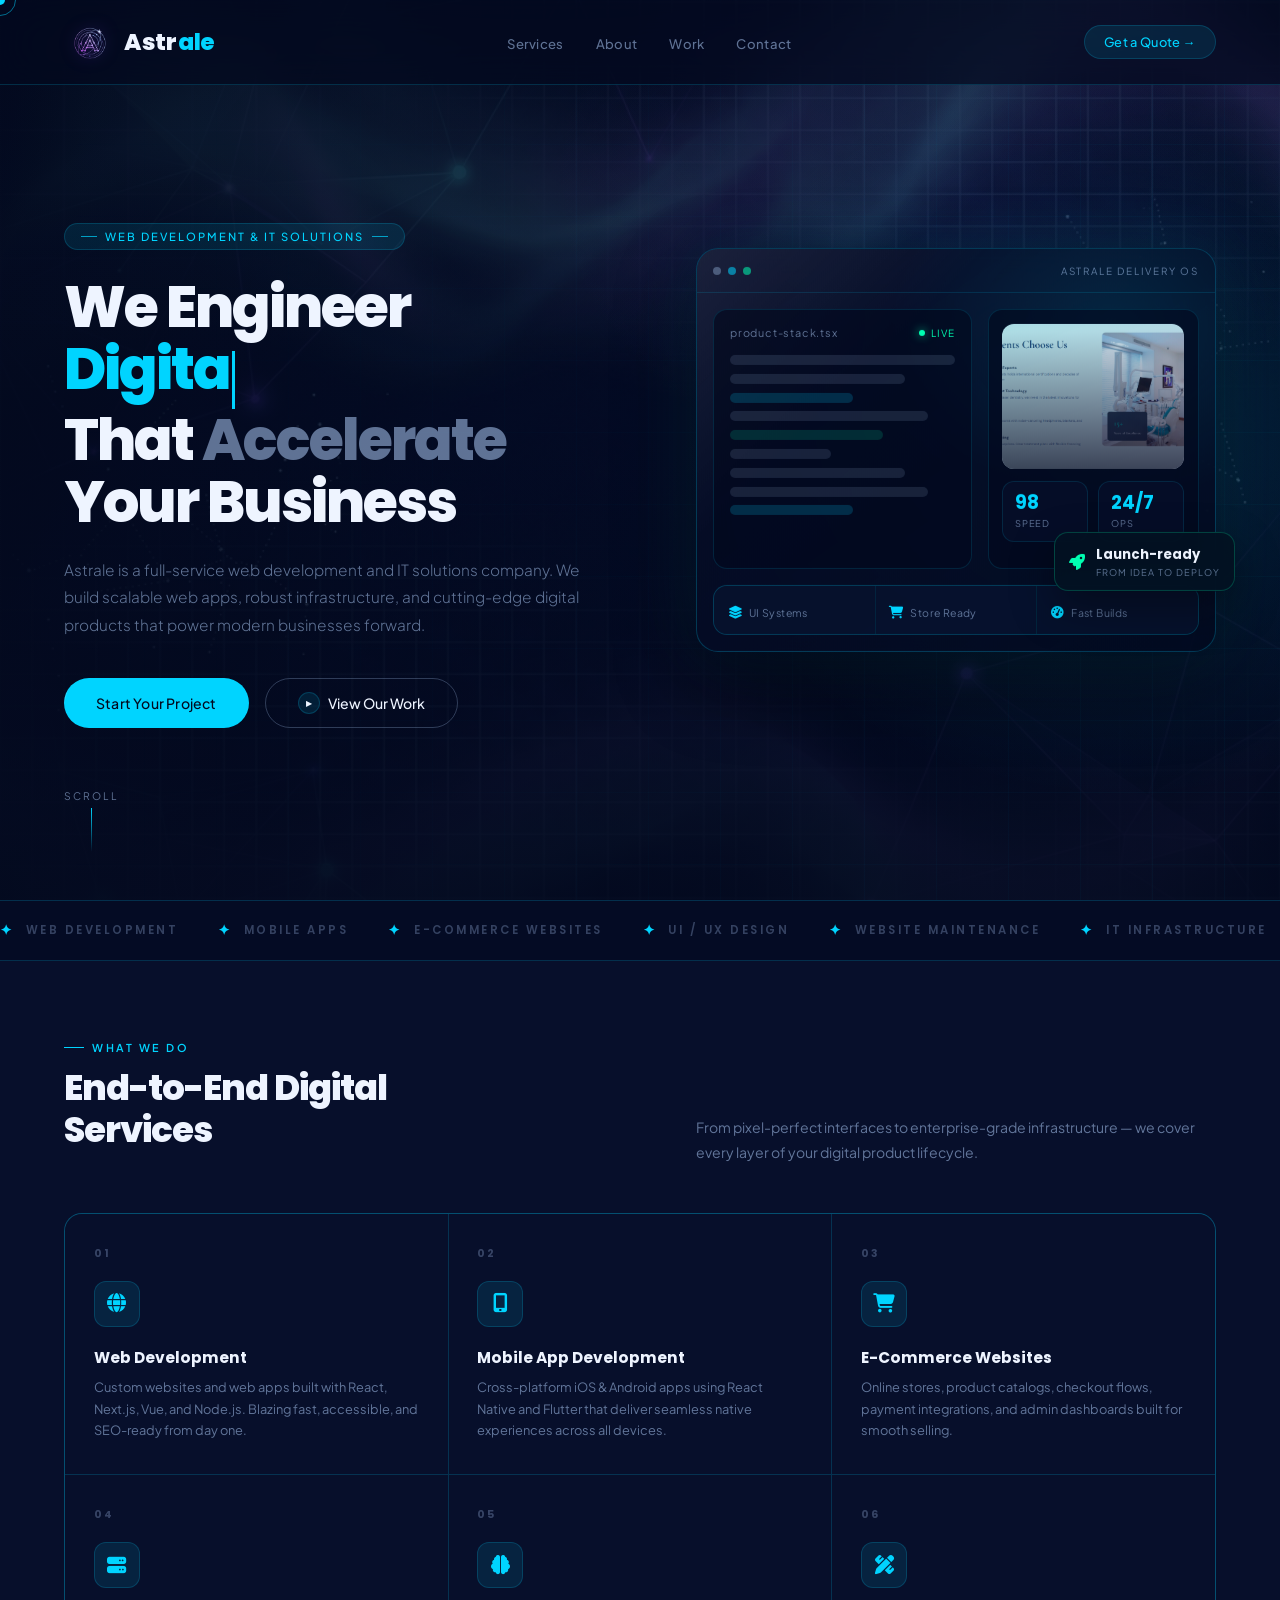
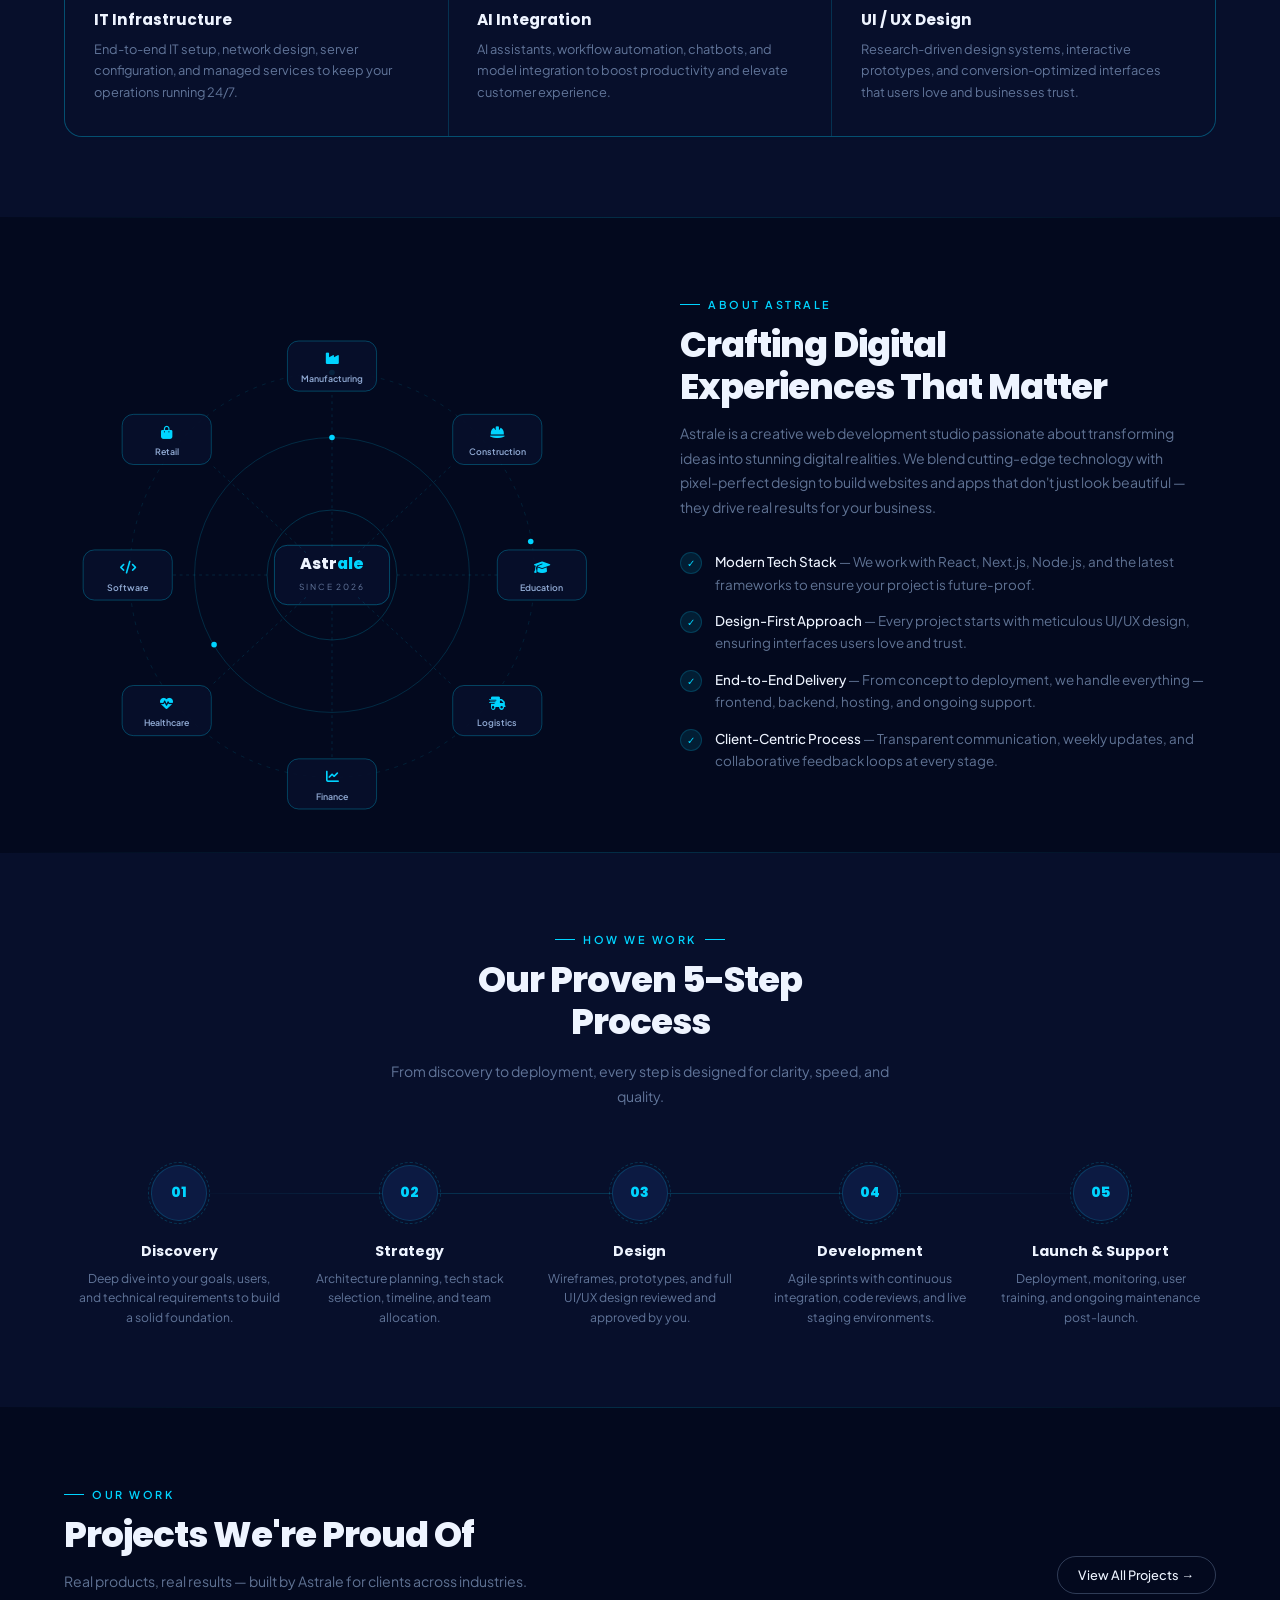
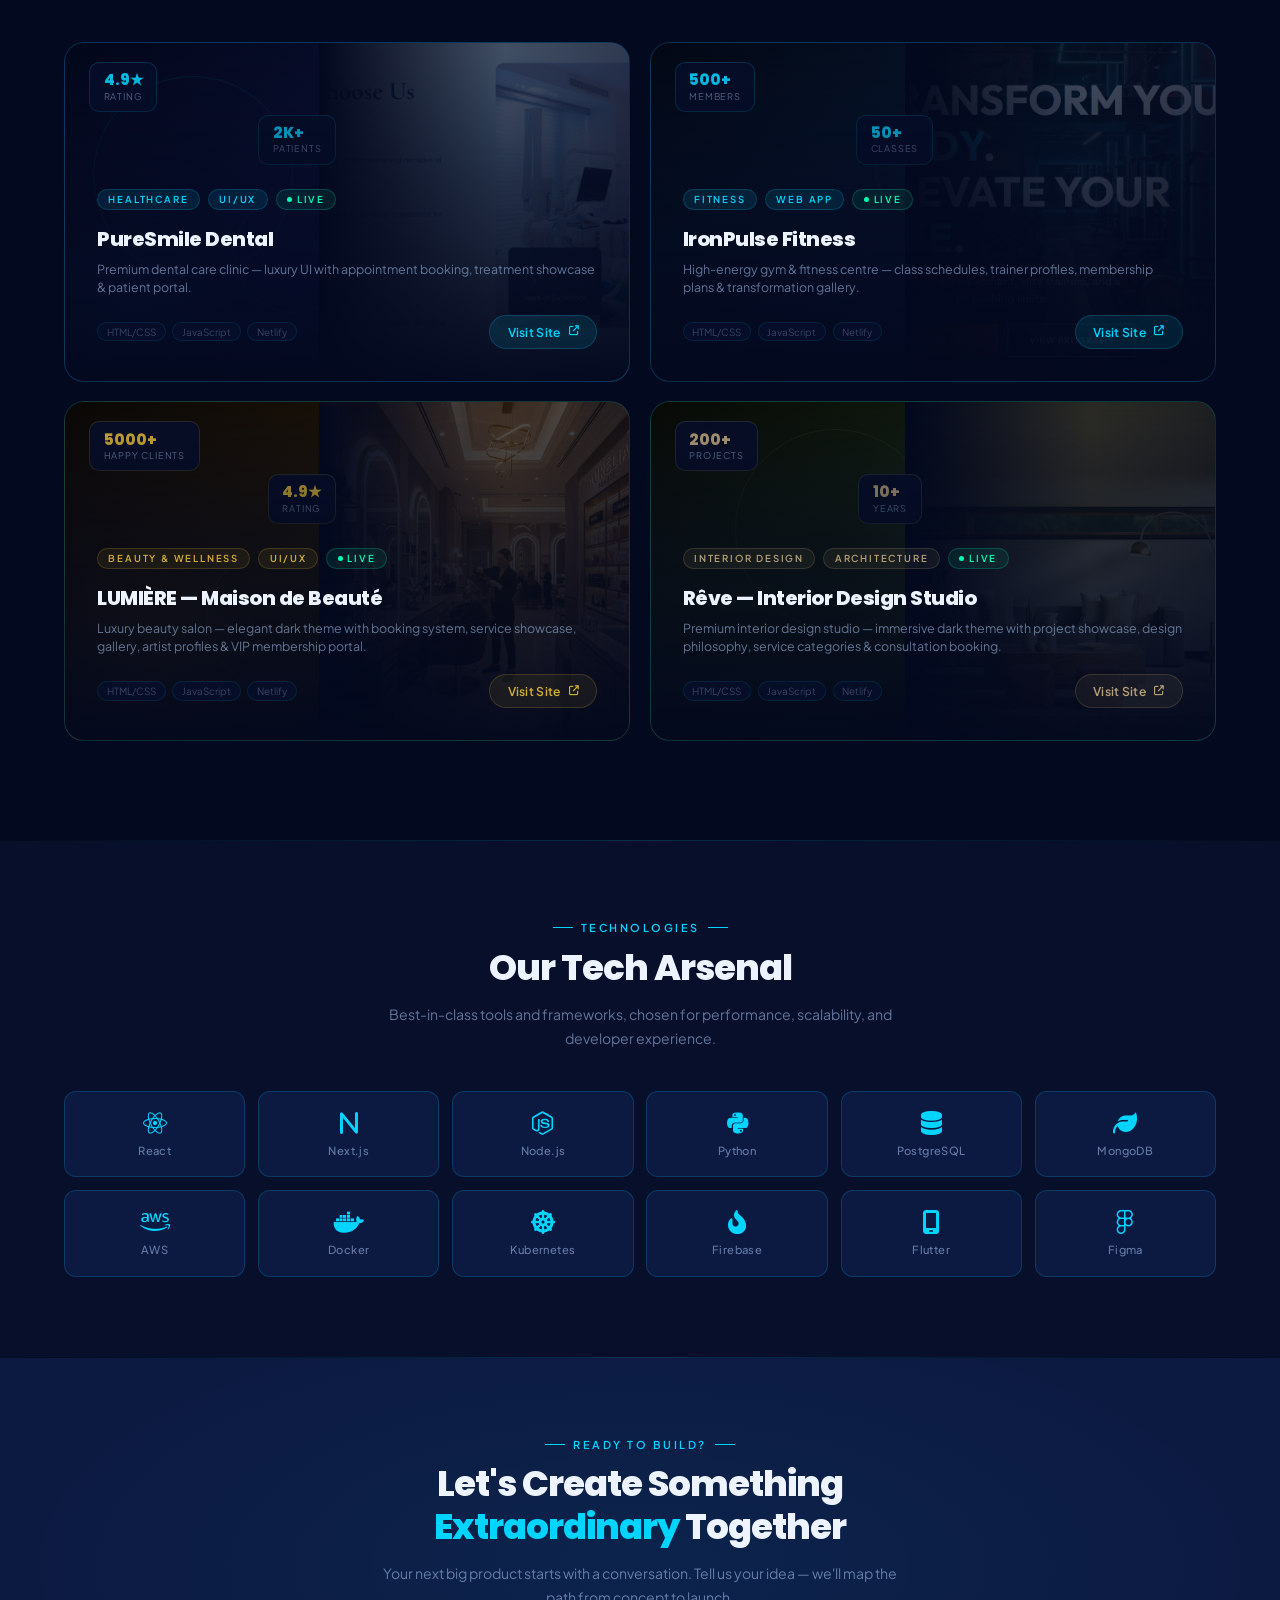
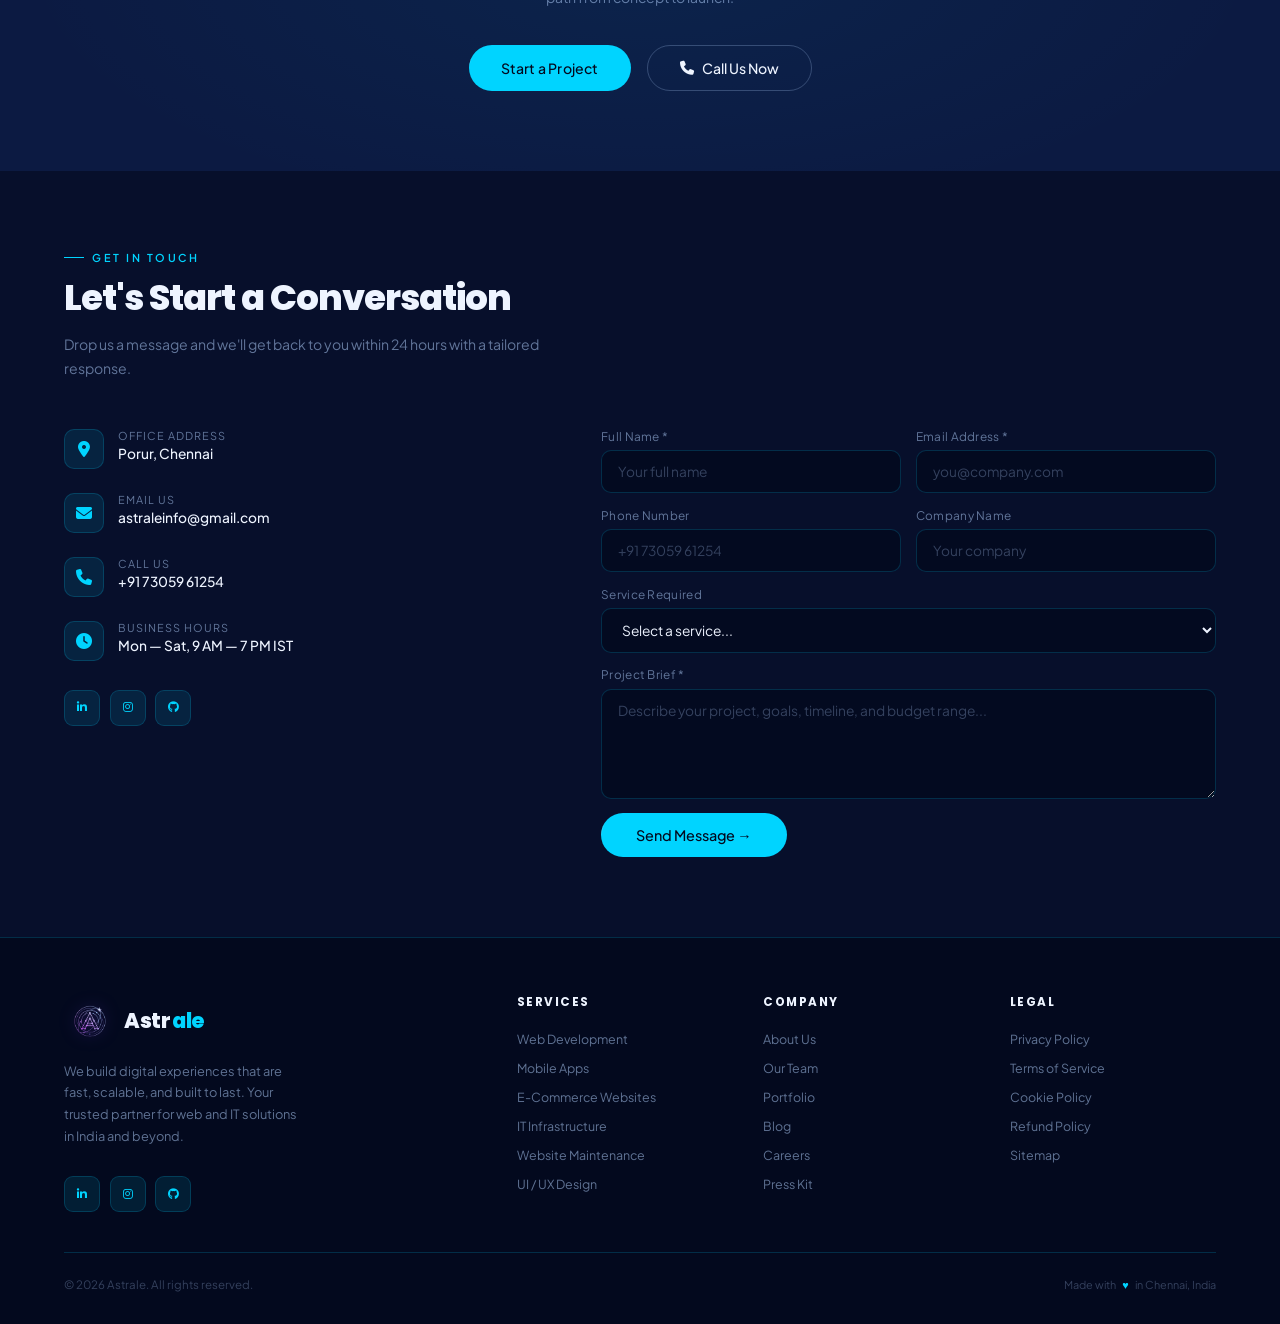
==== commit f7ebd521: "project added" ====
--- a/index.html
+++ b/index.html
@@ -329,6 +329,8 @@
         
 .phc-dental{background:linear-gradient(145deg,#03071a 0%,#080d2a 30%,#0c1440 60%,#091830 100%);}
 .phc-gym{background:linear-gradient(145deg,#030814 0%,#061225 30%,#0a1535 60%,#061028 100%);}
+.phc-beauty{background:linear-gradient(145deg,#0a0806 0%,#1a1208 30%,#1f1a0d 60%,#12100a 100%);}
+.phc-interior{background:linear-gradient(145deg,#080a06 0%,#101a0e 30%,#141f12 60%,#0d1410 100%);}
 
 .phc-bg-art{
   position:absolute;inset:0;overflow:hidden;
@@ -360,6 +362,48 @@
   background:radial-gradient(ellipse,rgba(0,212,255,.1) 0%,transparent 65%);
   border-radius:50%;
 }
+.phc-beauty .phc-bg-art::before{
+  content:'';position:absolute;
+  top:-15%;right:-5%;
+  width:360px;height:360px;
+  background:radial-gradient(ellipse,rgba(212,175,55,.12) 0%,transparent 65%);
+  border-radius:50%;
+}
+.phc-beauty .phc-bg-art::after{
+  content:'';position:absolute;
+  bottom:-25px;left:-20px;
+  width:220px;height:220px;
+  background:radial-gradient(ellipse,rgba(212,175,55,.07) 0%,transparent 70%);
+  border-radius:50%;
+}
+.phc-beauty .phc-badge{color:#d4af37;background:rgba(212,175,55,.08);border-color:rgba(212,175,55,.2);}
+.phc-beauty .phc-stat{border-color:rgba(212,175,55,.18);}
+.phc-beauty .phc-stat-num{color:#d4af37;}
+.phc-beauty .phc-circle{border-color:rgba(212,175,55,.08);}
+.phc-beauty .phc-grid{background-image:linear-gradient(rgba(212,175,55,.04) 1px,transparent 1px),linear-gradient(90deg,rgba(212,175,55,.04) 1px,transparent 1px);}
+.phc-beauty .phc-visit-btn{color:#d4af37;background:rgba(212,175,55,.08);border-color:rgba(212,175,55,.2);}
+.phc-beauty .phc-visit-btn:hover{background:rgba(212,175,55,.2);box-shadow:0 6px 18px rgba(212,175,55,.15);}
+.phc-interior .phc-bg-art::before{
+  content:'';position:absolute;
+  top:-10%;left:30%;
+  width:380px;height:380px;
+  background:radial-gradient(ellipse,rgba(139,160,120,.12) 0%,transparent 65%);
+  border-radius:50%;
+}
+.phc-interior .phc-bg-art::after{
+  content:'';position:absolute;
+  bottom:-30px;right:-15px;
+  width:240px;height:240px;
+  background:radial-gradient(ellipse,rgba(183,148,97,.08) 0%,transparent 70%);
+  border-radius:50%;
+}
+.phc-interior .phc-badge{color:#b7a078;background:rgba(183,160,120,.08);border-color:rgba(183,160,120,.2);}
+.phc-interior .phc-stat{border-color:rgba(183,160,120,.18);}
+.phc-interior .phc-stat-num{color:#b7a078;}
+.phc-interior .phc-circle{border-color:rgba(183,160,120,.08);}
+.phc-interior .phc-grid{background-image:linear-gradient(rgba(183,160,120,.04) 1px,transparent 1px),linear-gradient(90deg,rgba(183,160,120,.04) 1px,transparent 1px);}
+.phc-interior .phc-visit-btn{color:#b7a078;background:rgba(183,160,120,.08);border-color:rgba(183,160,120,.2);}
+.phc-interior .phc-visit-btn:hover{background:rgba(183,160,120,.2);box-shadow:0 6px 18px rgba(183,160,120,.15);}
   /* Abstract decorative elements */
 
         
@@ -1158,6 +1202,84 @@
         </div>
       </div>
     </a>
+
+    <!-- Lumière Beauty -->
+    <a class="port-hero-card phc-beauty reveal stagger" href="https://lumiere-beauty-demo-site.netlify.app" target="_blank" rel="noopener">
+      <div class="phc-bg-art"></div>
+      <div class="phc-decor">
+        <div class="phc-circle" style="width:220px;height:220px;top:5%;right:10%;"></div>
+        <div class="phc-circle" style="width:140px;height:140px;bottom:15%;left:25%;"></div>
+        <div class="phc-grid"></div>
+      </div>
+      <div class="phc-screenshot">
+        <img src="asset/images/lumiere.png" alt="Lumière Beauty Screenshot">
+      </div>
+      <!-- Floating stats -->
+      <div class="phc-stat" style="top:1.2rem;left:1.5rem;animation-duration:4.5s;">
+        <div class="phc-stat-num">5000+</div>
+        <div class="phc-stat-lbl">Happy Clients</div>
+      </div>
+      <div class="phc-stat" style="top:4.5rem;right:52%;animation-duration:5.5s;animation-delay:-1s;">
+        <div class="phc-stat-num">4.9&#9733;</div>
+        <div class="phc-stat-lbl">Rating</div>
+      </div>
+      <div class="phc-content">
+        <div class="phc-badge-row">
+          <span class="phc-badge">Beauty & Wellness</span>
+          <span class="phc-badge">UI/UX</span>
+          <span class="phc-live-badge"><span class="phc-live-dot"></span>Live</span>
+        </div>
+        <div class="phc-title">LUMIÈRE — Maison de Beauté</div>
+        <div class="phc-sub">Luxury beauty salon — elegant dark theme with booking system, service showcase, gallery, artist profiles & VIP membership portal.</div>
+        <div class="phc-footer">
+          <div class="phc-tech-stack">
+            <span class="phc-tech-pill">HTML/CSS</span>
+            <span class="phc-tech-pill">JavaScript</span>
+            <span class="phc-tech-pill">Netlify</span>
+          </div>
+          <span class="phc-visit-btn">Visit Site <i class="fas fa-arrow-up-right-from-square"></i></span>
+        </div>
+      </div>
+    </a>
+
+    <!-- Rêve Interior Design -->
+    <a class="port-hero-card phc-interior reveal stagger" href="https://interior-design-demo-site.netlify.app" target="_blank" rel="noopener">
+      <div class="phc-bg-art"></div>
+      <div class="phc-decor">
+        <div class="phc-circle" style="width:200px;height:200px;top:8%;left:15%;"></div>
+        <div class="phc-circle" style="width:160px;height:160px;bottom:10%;right:20%;"></div>
+        <div class="phc-grid"></div>
+      </div>
+      <div class="phc-screenshot">
+        <img src="asset/images/interior.jpg" alt="Rêve Interior Design Screenshot">
+      </div>
+      <!-- Floating stats -->
+      <div class="phc-stat" style="top:1.2rem;left:1.5rem;animation-duration:5s;">
+        <div class="phc-stat-num">200+</div>
+        <div class="phc-stat-lbl">Projects</div>
+      </div>
+      <div class="phc-stat" style="top:4.5rem;right:52%;animation-duration:4.5s;animation-delay:-1.2s;">
+        <div class="phc-stat-num">10+</div>
+        <div class="phc-stat-lbl">Years</div>
+      </div>
+      <div class="phc-content">
+        <div class="phc-badge-row">
+          <span class="phc-badge">Interior Design</span>
+          <span class="phc-badge">Architecture</span>
+          <span class="phc-live-badge"><span class="phc-live-dot"></span>Live</span>
+        </div>
+        <div class="phc-title">Rêve — Interior Design Studio</div>
+        <div class="phc-sub">Premium interior design studio — immersive dark theme with project showcase, design philosophy, service categories & consultation booking.</div>
+        <div class="phc-footer">
+          <div class="phc-tech-stack">
+            <span class="phc-tech-pill">HTML/CSS</span>
+            <span class="phc-tech-pill">JavaScript</span>
+            <span class="phc-tech-pill">Netlify</span>
+          </div>
+          <span class="phc-visit-btn">Visit Site <i class="fas fa-arrow-up-right-from-square"></i></span>
+        </div>
+      </div>
+    </a>
   </div>
 
   <!-- SMALL PORTFOLIO CARDS -->
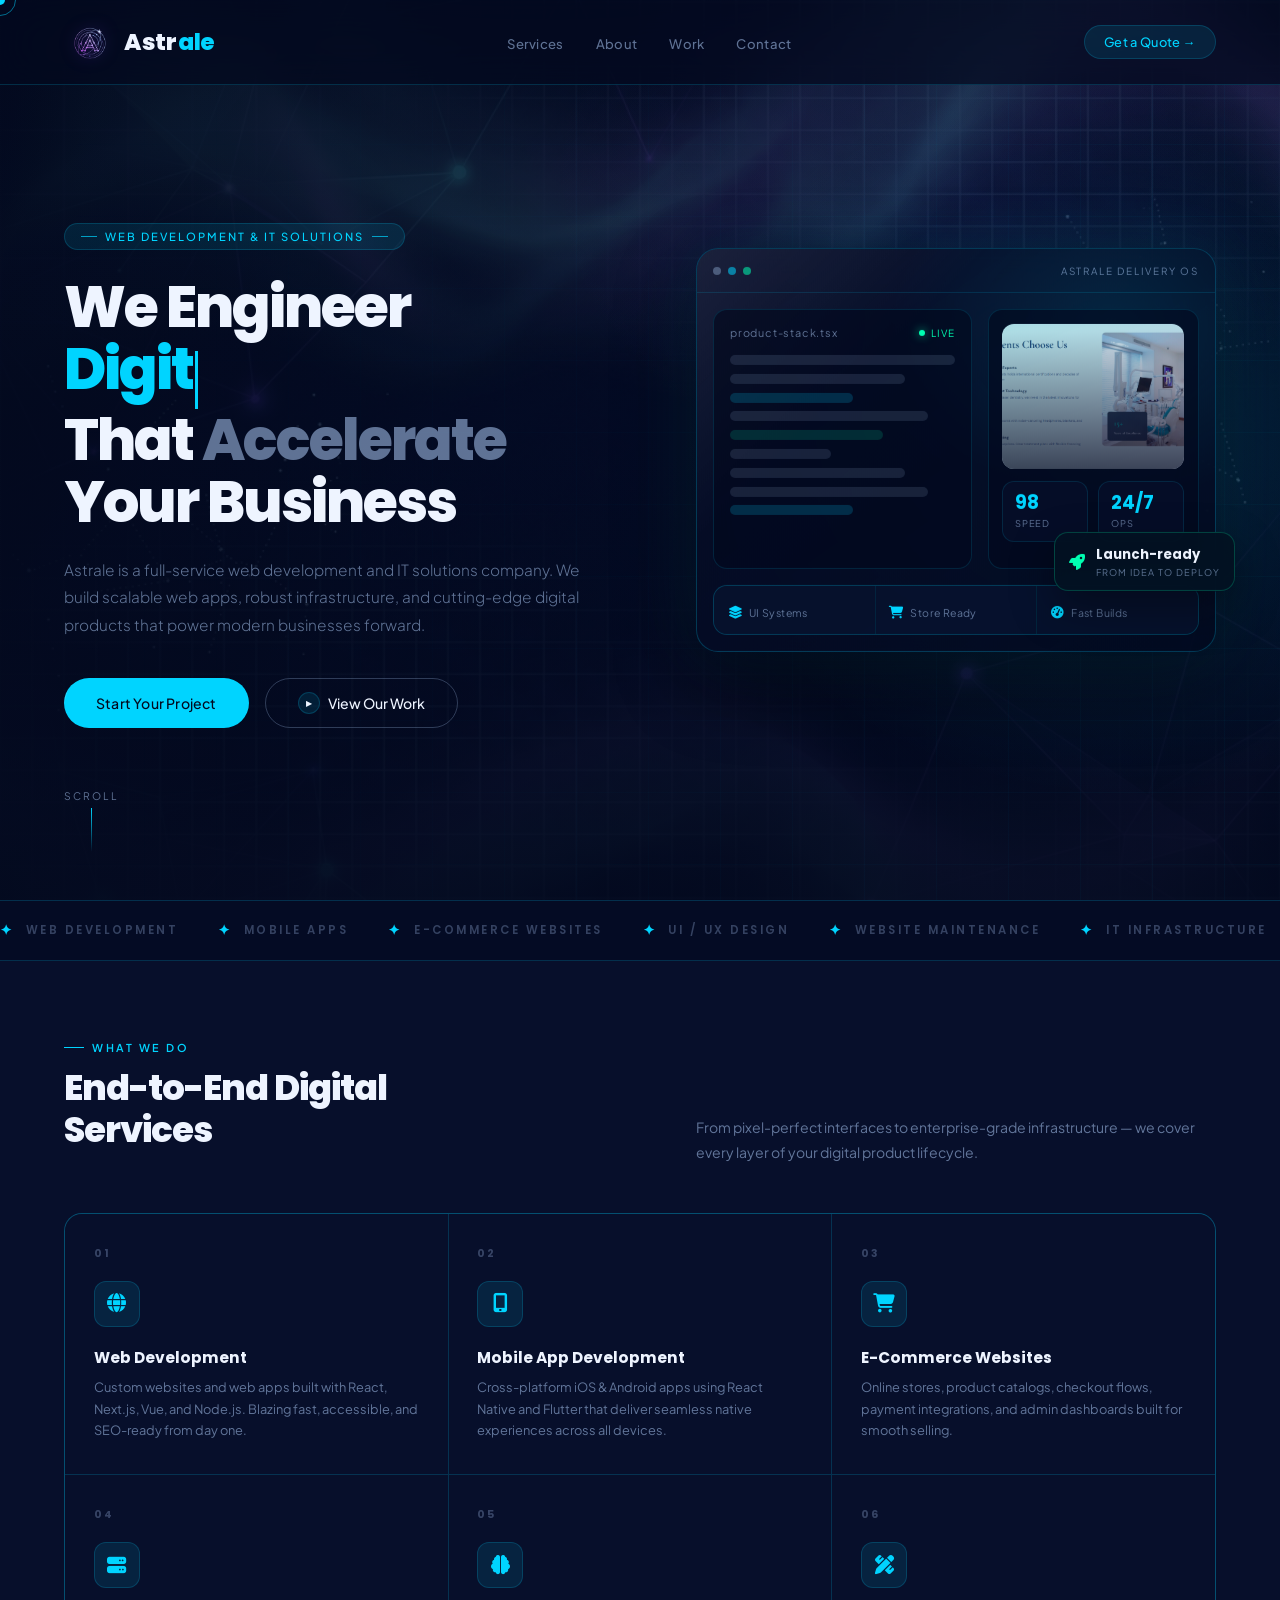
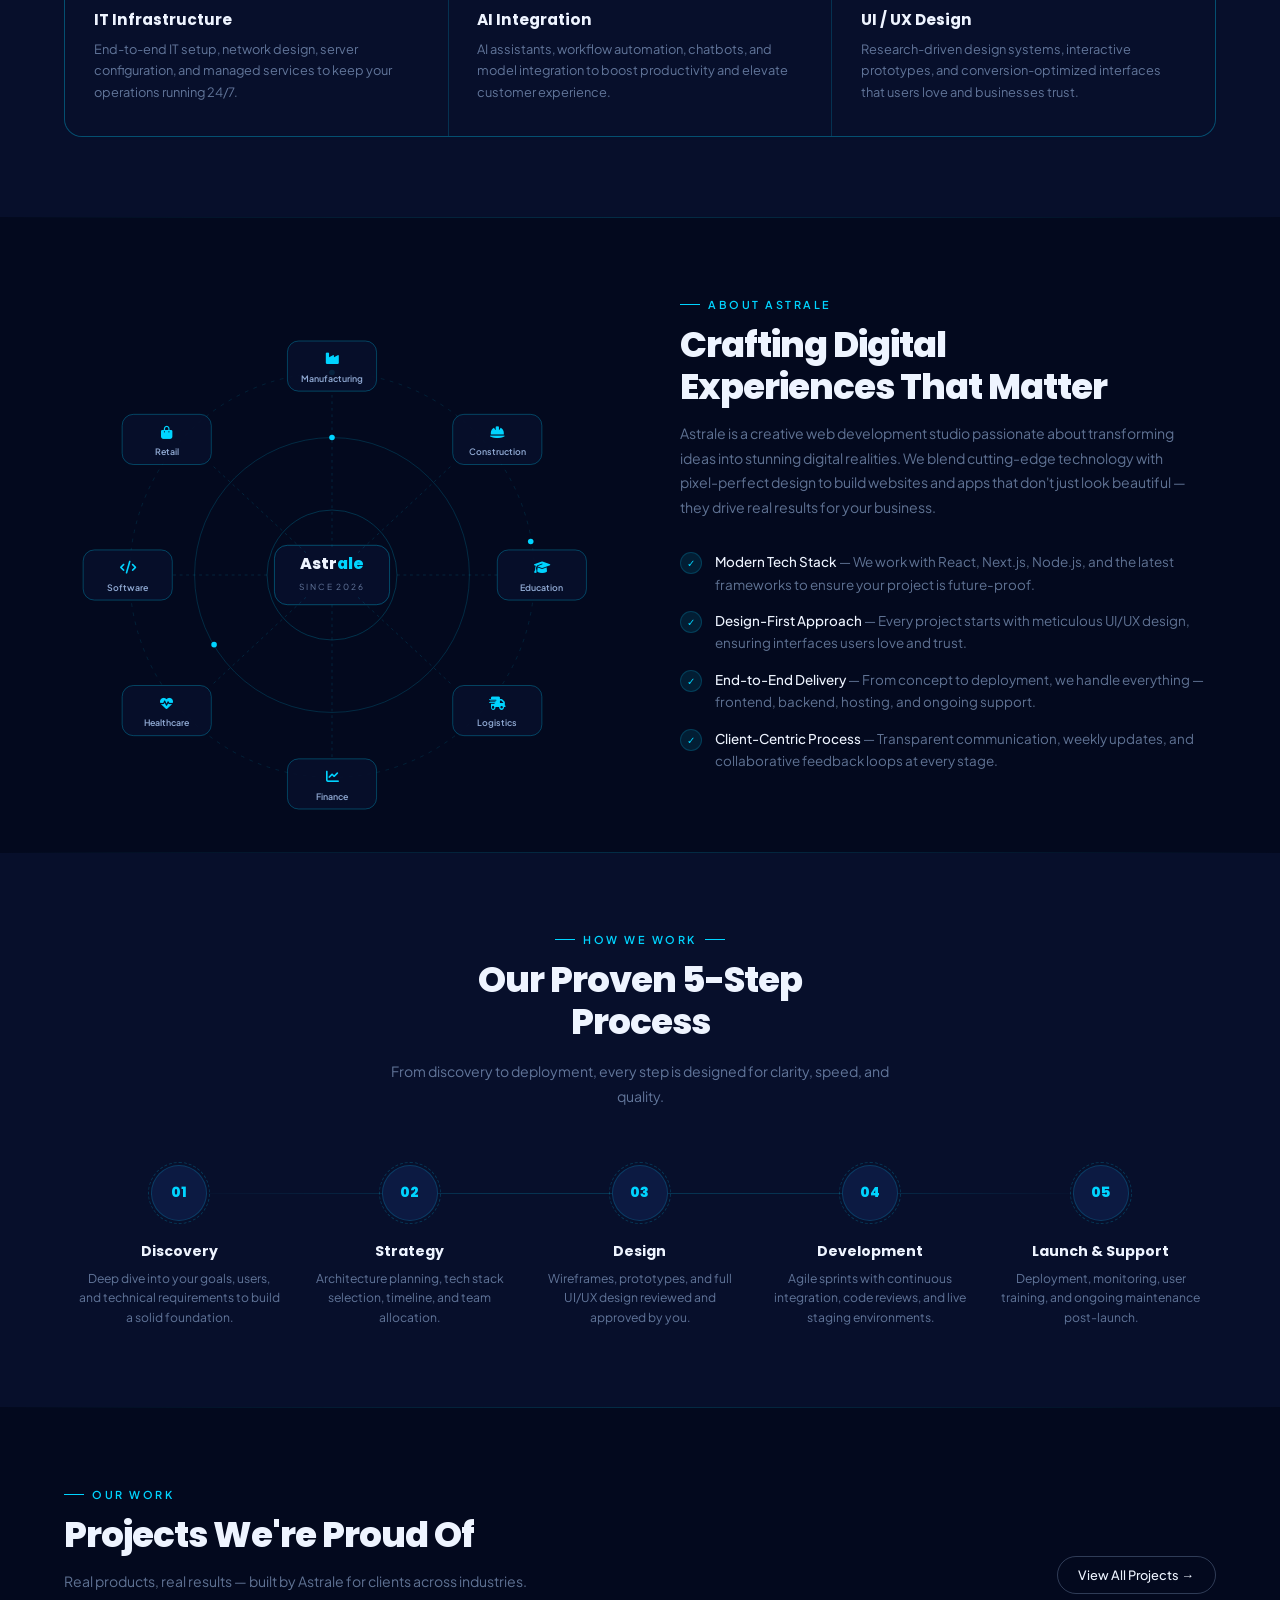
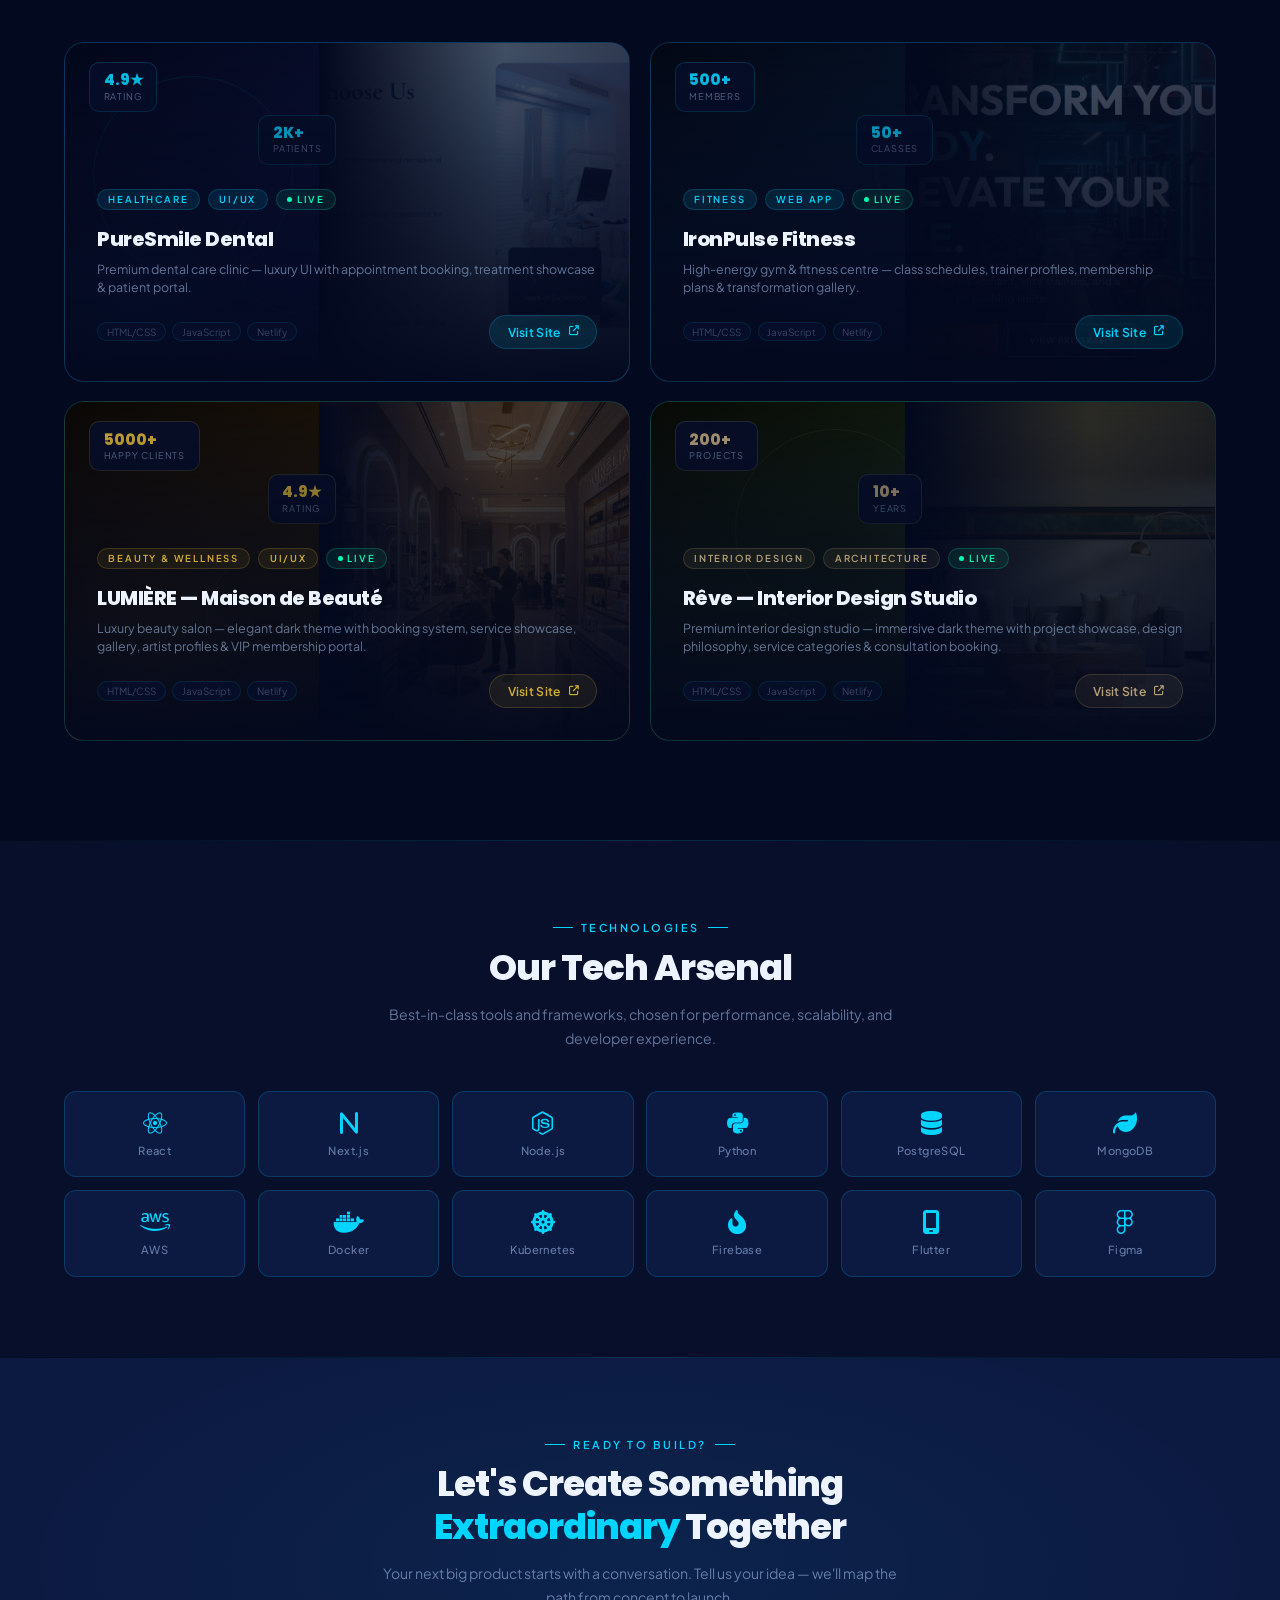
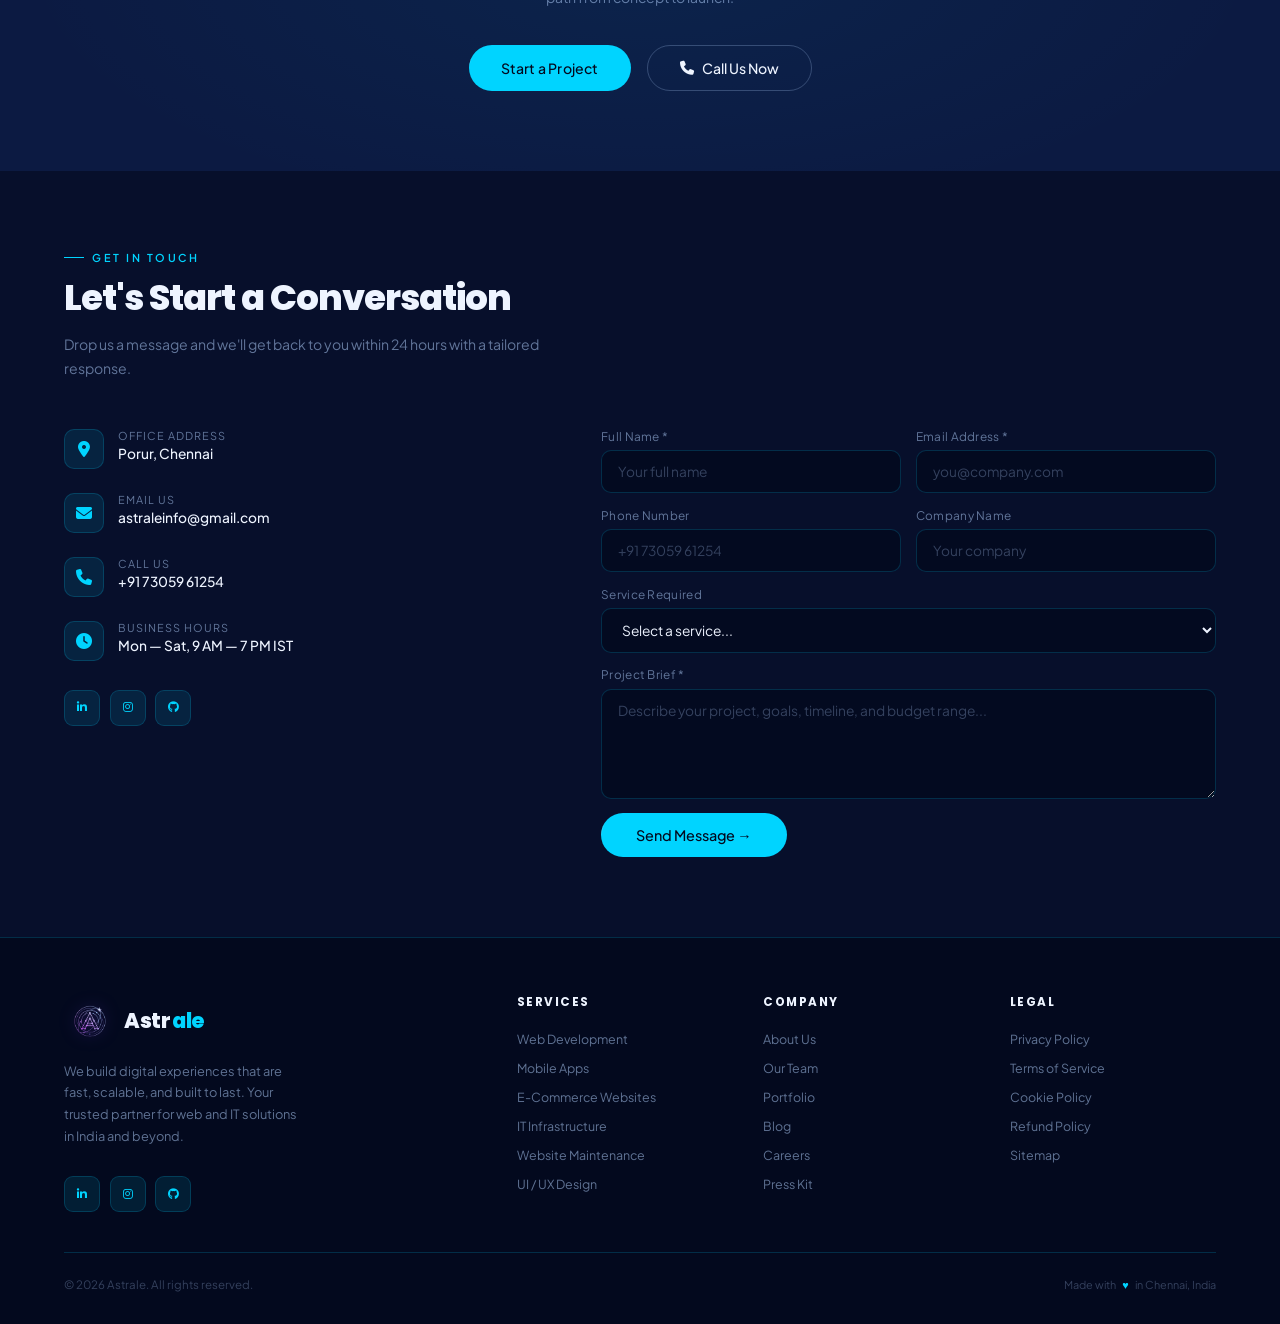
==== commit eeba14d0: "google analytics integrated" ====
--- a/index.html
+++ b/index.html
@@ -1,6 +1,16 @@
 <!DOCTYPE html>
 <html lang="en">
 <head>
+  <!-- Google tag (gtag.js) -->
+<script async src="https://www.googletagmanager.com/gtag/js?id=G-JY92R74780"></script>
+<script>
+  window.dataLayer = window.dataLayer || [];
+  function gtag(){dataLayer.push(arguments);}
+  gtag('js', new Date());
+
+  gtag('config', 'G-JY92R74780');
+</script>
+
 <meta charset="UTF-8">
 <meta name="viewport" content="width=device-width, initial-scale=1.0">
 <title>Astrale – Web Development & IT Solutions Company</title>
@@ -594,10 +604,25 @@
 .cform-group input:focus,.cform-group textarea:focus,.cform-group select:focus{border-color:rgba(0,212,255,.55);background:rgba(7,15,43,.9);}
 .cform-group select option{background:#070F2B;}
 .cform-group textarea{resize:vertical;min-height:110px;}
-.btn-submit{font-family:var(--font-body);font-size:.9rem;font-weight:500;padding:.82rem 2.2rem;background:var(--cyan);color:var(--navy);border:none;border-radius:40px;cursor:pointer;align-self:flex-start;transition:transform .2s,box-shadow .2s;position:relative;overflow:hidden;}
+.btn-submit{font-family:var(--font-body);font-size:.9rem;font-weight:500;padding:.82rem 2.2rem;background:var(--cyan);color:var(--navy);border:none;border-radius:40px;cursor:pointer;align-self:flex-start;transition:transform .2s,box-shadow .2s,background .3s,opacity .3s;position:relative;overflow:hidden;}
 .btn-submit::before{content:'';position:absolute;inset:0;background:rgba(255,255,255,.15);transform:translateX(-100%) skewX(-15deg);transition:transform .4s ease;}
 .btn-submit:hover::before{transform:translateX(120%) skewX(-15deg);}
 .btn-submit:hover{transform:translateY(-2px);box-shadow:0 10px 28px rgba(0,212,255,.3);}
+.btn-submit:disabled{opacity:.7;cursor:not-allowed;transform:none;}
+.btn-submit:disabled:hover{box-shadow:none;}
+.btn-submit:disabled::before{display:none;}
+.btn-submit.btn-success{background:var(--green);}
+.btn-submit.btn-error{background:#ff4757;color:#fff;}
+/* Toast notification */
+.form-toast{position:fixed;bottom:2rem;right:2rem;padding:1rem 1.6rem;border-radius:12px;font-family:var(--font-body);font-size:.88rem;font-weight:500;color:#fff;z-index:10000;transform:translateY(120px);opacity:0;transition:transform .4s cubic-bezier(.175,.885,.32,1.275),opacity .4s ease;pointer-events:none;display:flex;align-items:center;gap:.7rem;backdrop-filter:blur(12px);-webkit-backdrop-filter:blur(12px);box-shadow:0 8px 32px rgba(0,0,0,.3);max-width:400px;}
+.form-toast.show{transform:translateY(0);opacity:1;pointer-events:auto;}
+.form-toast.toast-success{background:rgba(0,255,136,.15);border:1px solid rgba(0,255,136,.35);}
+.form-toast.toast-error{background:rgba(255,71,87,.15);border:1px solid rgba(255,71,87,.35);}
+.form-toast .toast-icon{font-size:1.2rem;flex-shrink:0;}
+.form-toast.toast-success .toast-icon{color:#00ff88;}
+.form-toast.toast-error .toast-icon{color:#ff4757;}
+.btn-submit .spinner{display:inline-block;width:16px;height:16px;border:2px solid rgba(7,15,43,.3);border-top-color:var(--navy);border-radius:50%;animation:spin .6s linear infinite;margin-right:.5rem;vertical-align:middle;}
+@keyframes spin{to{transform:rotate(360deg);}}
   /* === CTA STRIP === */
 
         
@@ -1435,30 +1460,30 @@
         <!-- <a class="soc-btn" href="#" title="Discord"><i class="fa-brands fa-discord"></i></a> -->
       </div>
     </div>
-    <div class="contact-form reveal-right">
+    <form id="contactForm" class="contact-form reveal-right" onsubmit="return false;">
       <div class="cform-row">
         <div class="cform-group">
-          <label>Full Name *</label>
-          <input type="text" placeholder="Your full name">
+          <label for="cf-name">Full Name *</label>
+          <input type="text" id="cf-name" placeholder="Your full name" required>
         </div>
         <div class="cform-group">
-          <label>Email Address *</label>
-          <input type="email" placeholder="you@company.com">
+          <label for="cf-email">Email Address *</label>
+          <input type="email" id="cf-email" placeholder="you@company.com" required>
         </div>
       </div>
       <div class="cform-row">
         <div class="cform-group">
-          <label>Phone Number</label>
-          <input type="tel" placeholder="+91 73059 61254">
+          <label for="cf-phone">Phone Number</label>
+          <input type="tel" id="cf-phone" placeholder="+91 73059 61254">
         </div>
         <div class="cform-group">
-          <label>Company Name</label>
-          <input type="text" placeholder="Your company">
+          <label for="cf-company">Company Name</label>
+          <input type="text" id="cf-company" placeholder="Your company">
         </div>
       </div>
       <div class="cform-group">
-        <label>Service Required</label>
-        <select>
+        <label for="cf-service">Service Required</label>
+        <select id="cf-service">
           <option value="">Select a service...</option>
           <option>Web Development</option>
           <option>Mobile App Development</option>
@@ -1470,11 +1495,11 @@
         </select>
       </div>
       <div class="cform-group">
-        <label>Project Brief *</label>
-        <textarea placeholder="Describe your project, goals, timeline, and budget range..."></textarea>
-      </div>
-      <button class="btn-submit" id="submitBtn">Send Message →</button>
-    </div>
+        <label for="cf-message">Project Brief *</label>
+        <textarea id="cf-message" placeholder="Describe your project, goals, timeline, and budget range..." required></textarea>
+      </div>
+      <button type="submit" class="btn-submit" id="submitBtn">Send Message →</button>
+    </form>
   </div>
 </section>
 
@@ -1538,6 +1563,12 @@
   <i class="fas fa-arrow-up"></i>
 </button>
 
+<!-- Toast notification -->
+<div id="formToast" class="form-toast">
+  <span class="toast-icon"></span>
+  <span class="toast-msg"></span>
+</div>
+
 <script>
 // Loader
 const hideLoader=()=>{
@@ -1595,11 +1626,92 @@
 },{threshold:.08});
 revEls.forEach(el=>io.observe(el));
 
-// Form submit
-document.getElementById('submitBtn').addEventListener('click',function(){
-  this.textContent='✓ Message Sent!';
-  this.style.background='var(--green)';
-  setTimeout(()=>{this.innerHTML='Send Message →';this.style.background='var(--cyan)';},3000);
+// ── Google Sheets Form Integration ──
+// IMPORTANT: Replace this URL with your deployed Google Apps Script Web App URL
+const GOOGLE_SCRIPT_URL = 'https://script.google.com/macros/s/AKfycbzcxtu9UE8Dm1bITZGmJDcM7b7u9RQ-doHwVfaeF9gss3MFx6SOqFpUhOumWFg7U2tS/exec';
+
+function showToast(type, message) {
+  const toast = document.getElementById('formToast');
+  const icon = toast.querySelector('.toast-icon');
+  const msg = toast.querySelector('.toast-msg');
+  toast.className = 'form-toast';
+  void toast.offsetWidth; // force reflow for re-trigger
+  toast.classList.add('show', type === 'success' ? 'toast-success' : 'toast-error');
+  icon.innerHTML = type === 'success' ? '<i class="fas fa-check-circle"></i>' : '<i class="fas fa-exclamation-circle"></i>';
+  msg.textContent = message;
+  setTimeout(() => { toast.classList.remove('show'); }, 5000);
+}
+
+document.getElementById('contactForm').addEventListener('submit', async function(e) {
+  e.preventDefault();
+
+  const btn = document.getElementById('submitBtn');
+  const name    = document.getElementById('cf-name').value.trim();
+  const email   = document.getElementById('cf-email').value.trim();
+  const phone   = document.getElementById('cf-phone').value.trim();
+  const company = document.getElementById('cf-company').value.trim();
+  const service = document.getElementById('cf-service').value;
+  const message = document.getElementById('cf-message').value.trim();
+
+  // Validation
+  if (!name || !email || !message) {
+    showToast('error', 'Please fill in all required fields (Name, Email, Project Brief).');
+    return;
+  }
+
+  // Email format check
+  const emailRegex = /^[^\s@]+@[^\s@]+\.[^\s@]+$/;
+  if (!emailRegex.test(email)) {
+    showToast('error', 'Please enter a valid email address.');
+    return;
+  }
+
+  // Show loading state
+  btn.disabled = true;
+  btn.innerHTML = '<span class="spinner"></span>Sending...';
+
+  try {
+    const response = await fetch(GOOGLE_SCRIPT_URL, {
+      method: 'POST',
+      mode: 'no-cors',
+      headers: { 'Content-Type': 'application/json' },
+      body: JSON.stringify({
+        name,
+        email,
+        phone,
+        company,
+        service,
+        message
+      })
+    });
+
+    // With no-cors mode, we can't read the response, so we assume success
+    // if no network error was thrown
+    btn.innerHTML = '✓ Message Sent!';
+    btn.classList.add('btn-success');
+    showToast('success', 'Your message has been sent successfully! We\'ll get back to you within 24 hours.');
+
+    // Clear form
+    document.getElementById('contactForm').reset();
+
+    // Reset button after 4 seconds
+    setTimeout(() => {
+      btn.innerHTML = 'Send Message →';
+      btn.classList.remove('btn-success');
+      btn.disabled = false;
+    }, 4000);
+
+  } catch (error) {
+    btn.innerHTML = '✕ Failed to Send';
+    btn.classList.add('btn-error');
+    showToast('error', 'Something went wrong. Please try again or email us directly at astraleinfo@gmail.com');
+
+    setTimeout(() => {
+      btn.innerHTML = 'Send Message →';
+      btn.classList.remove('btn-error');
+      btn.disabled = false;
+    }, 4000);
+  }
 });
 
 // Nav active
